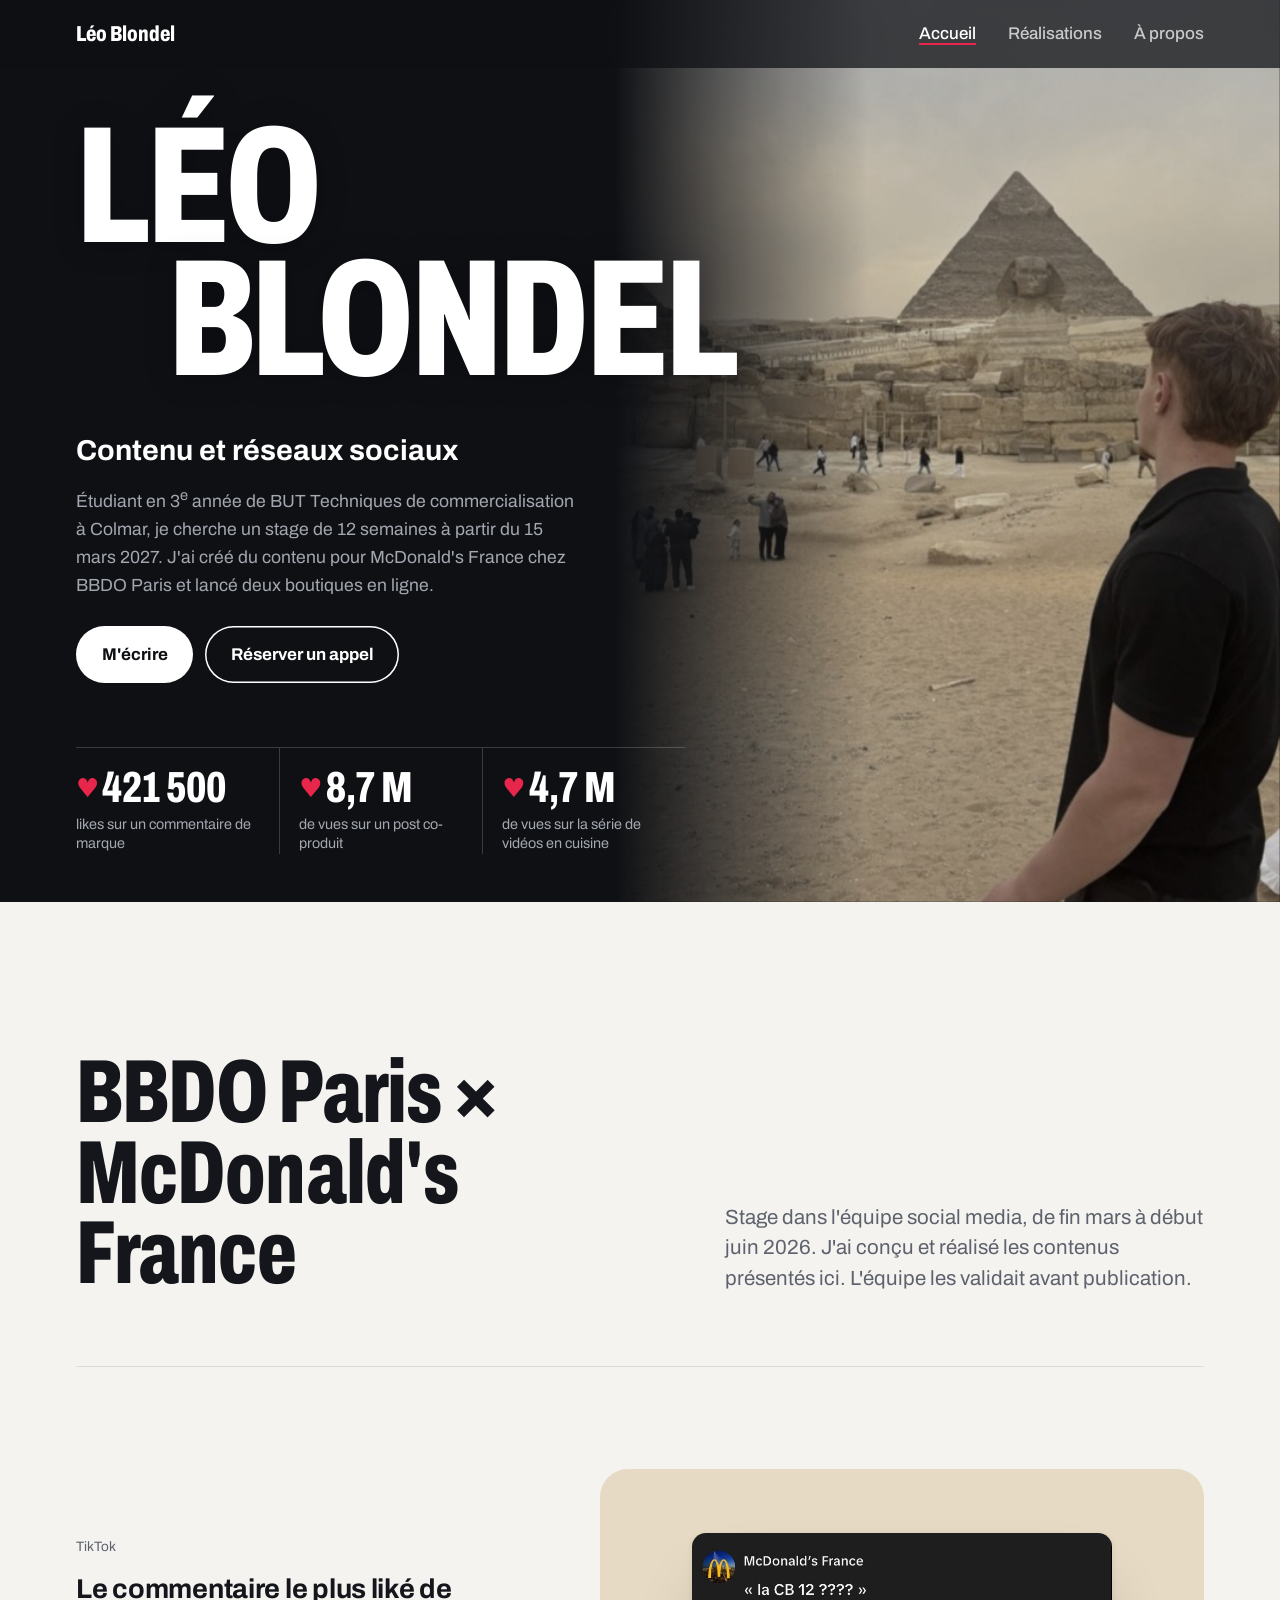
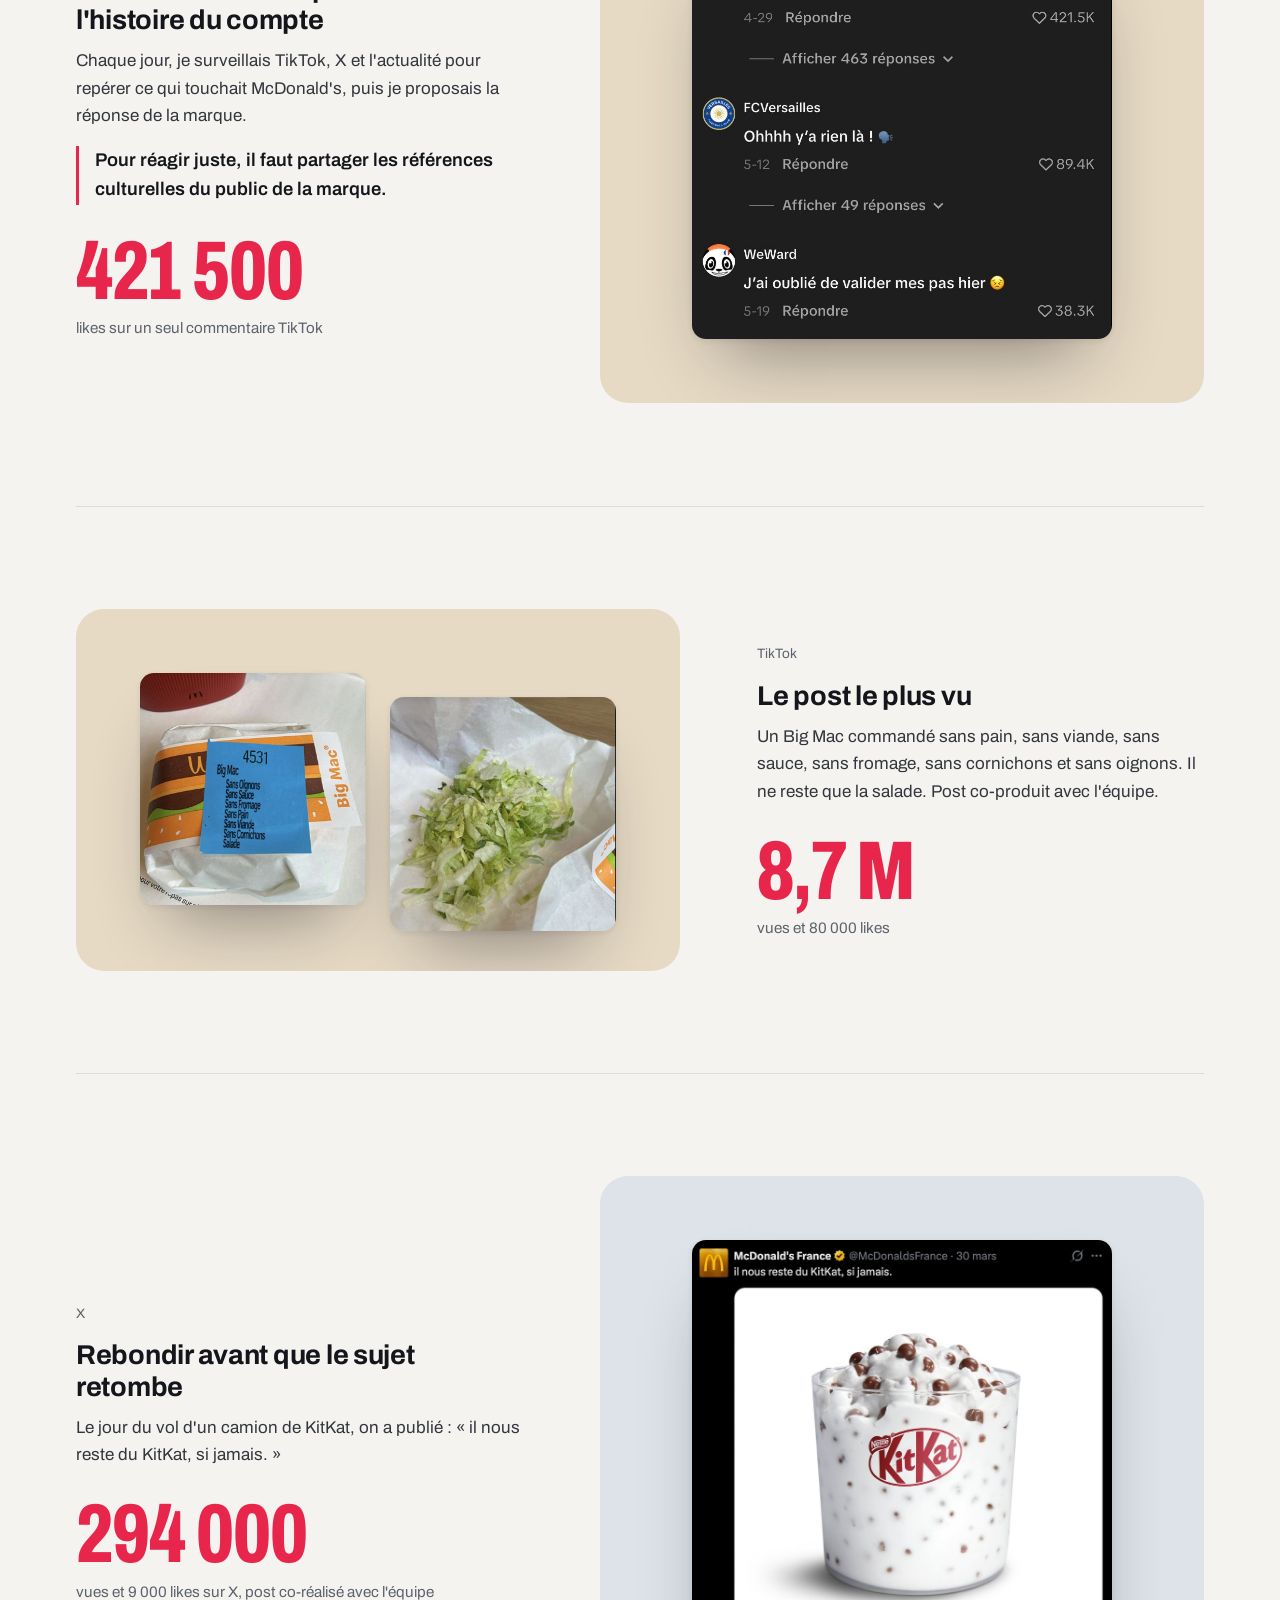
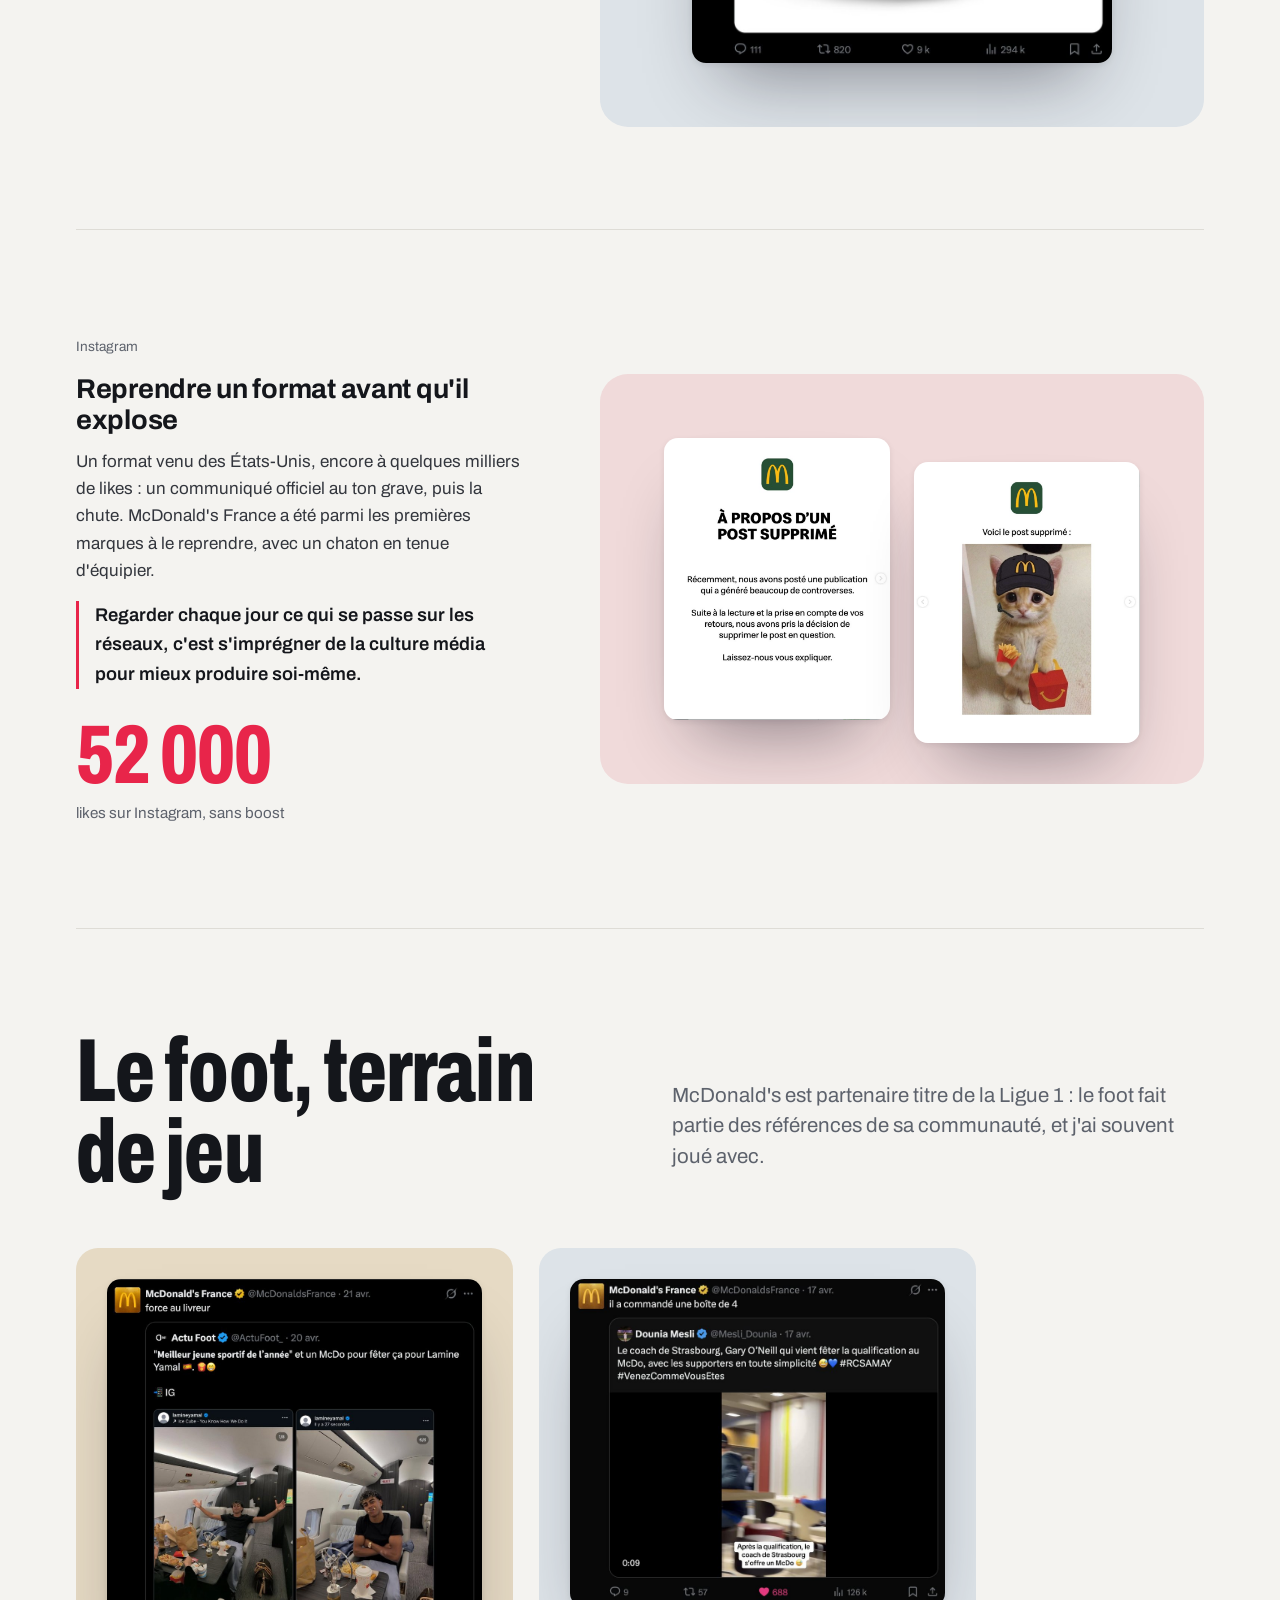
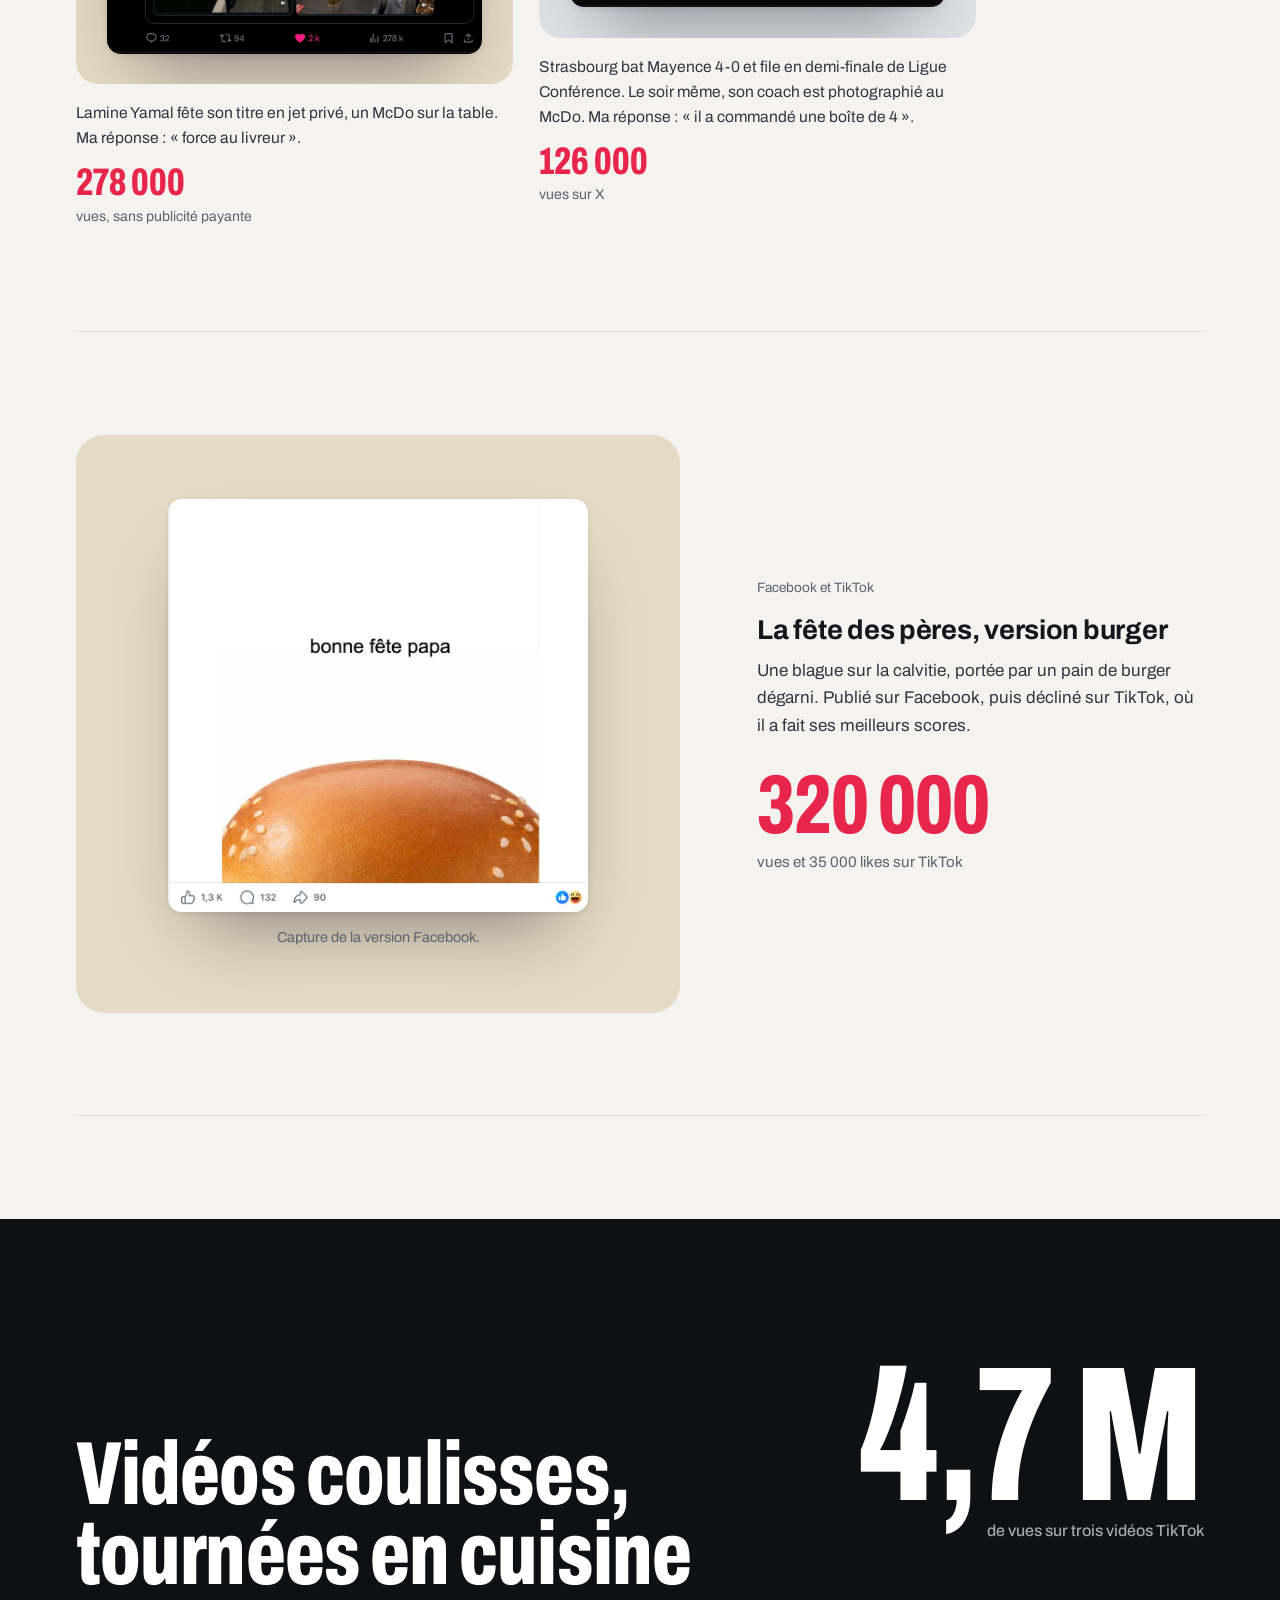
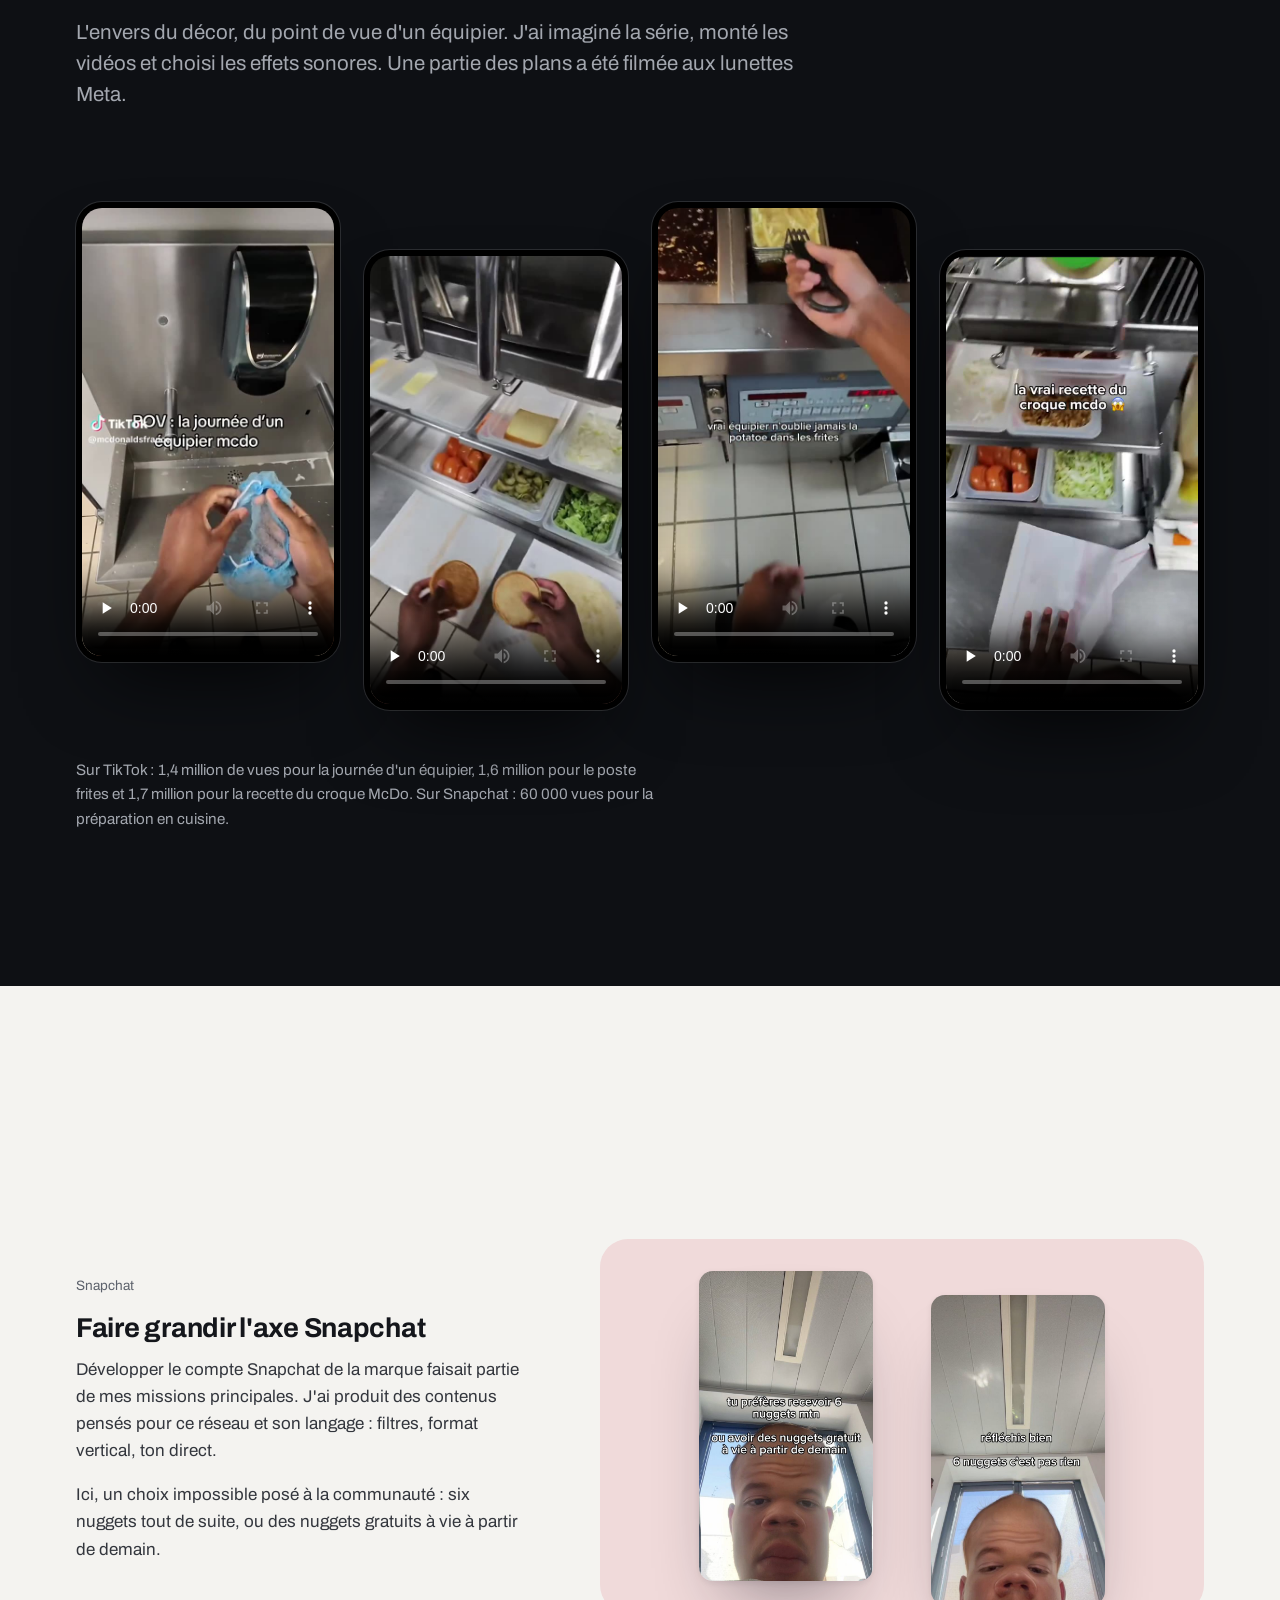
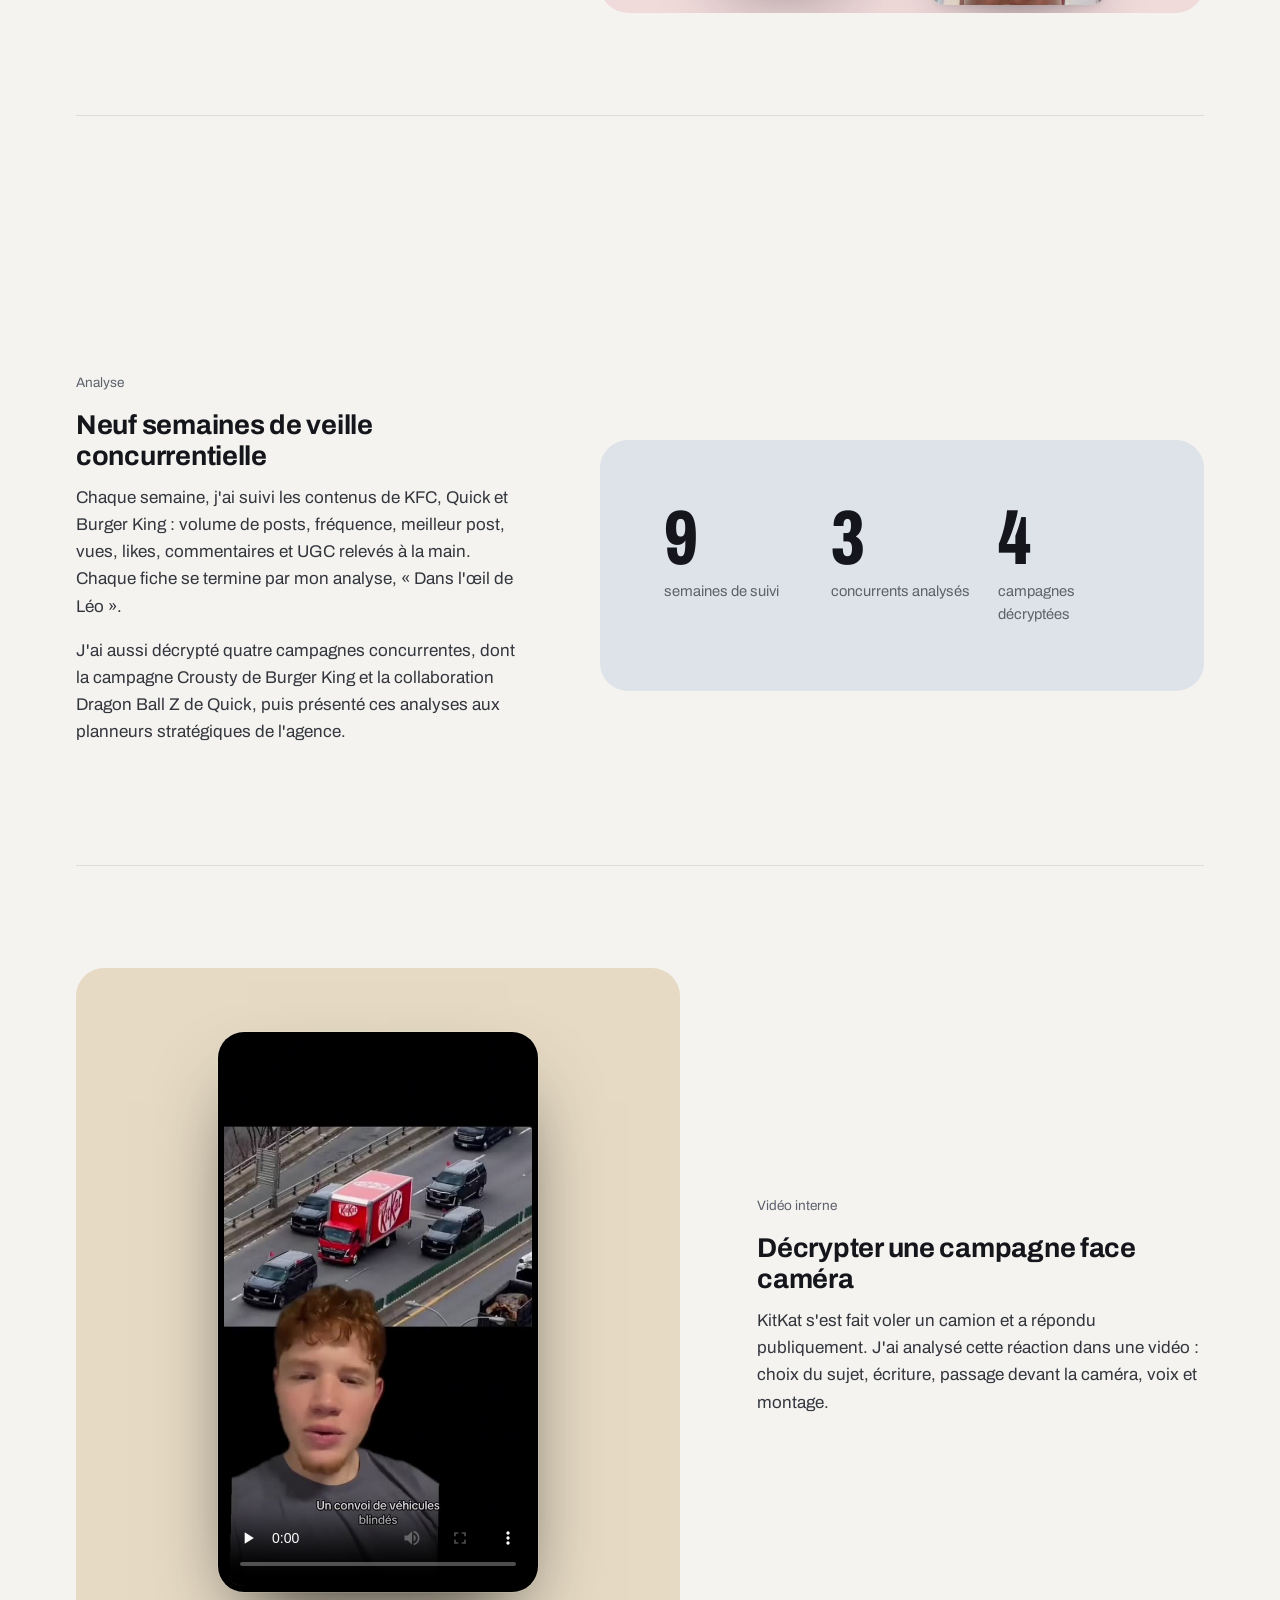
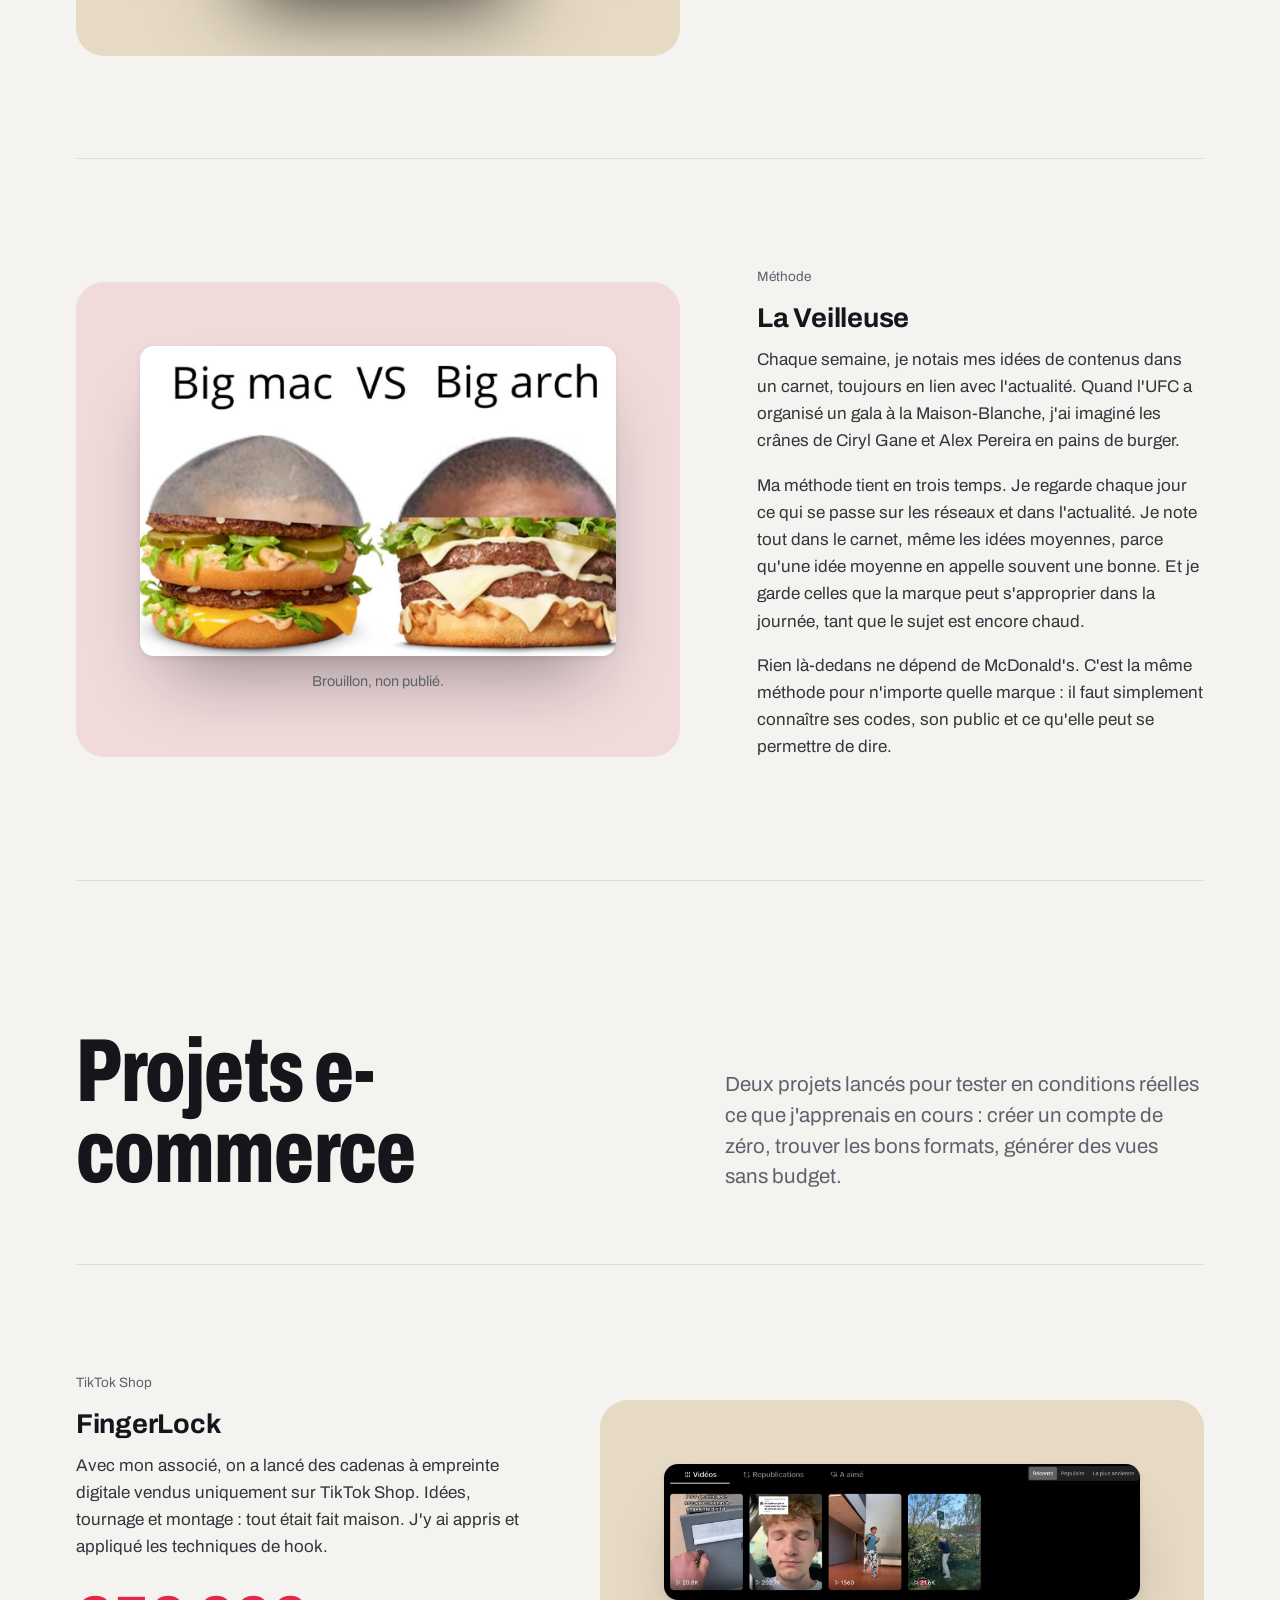
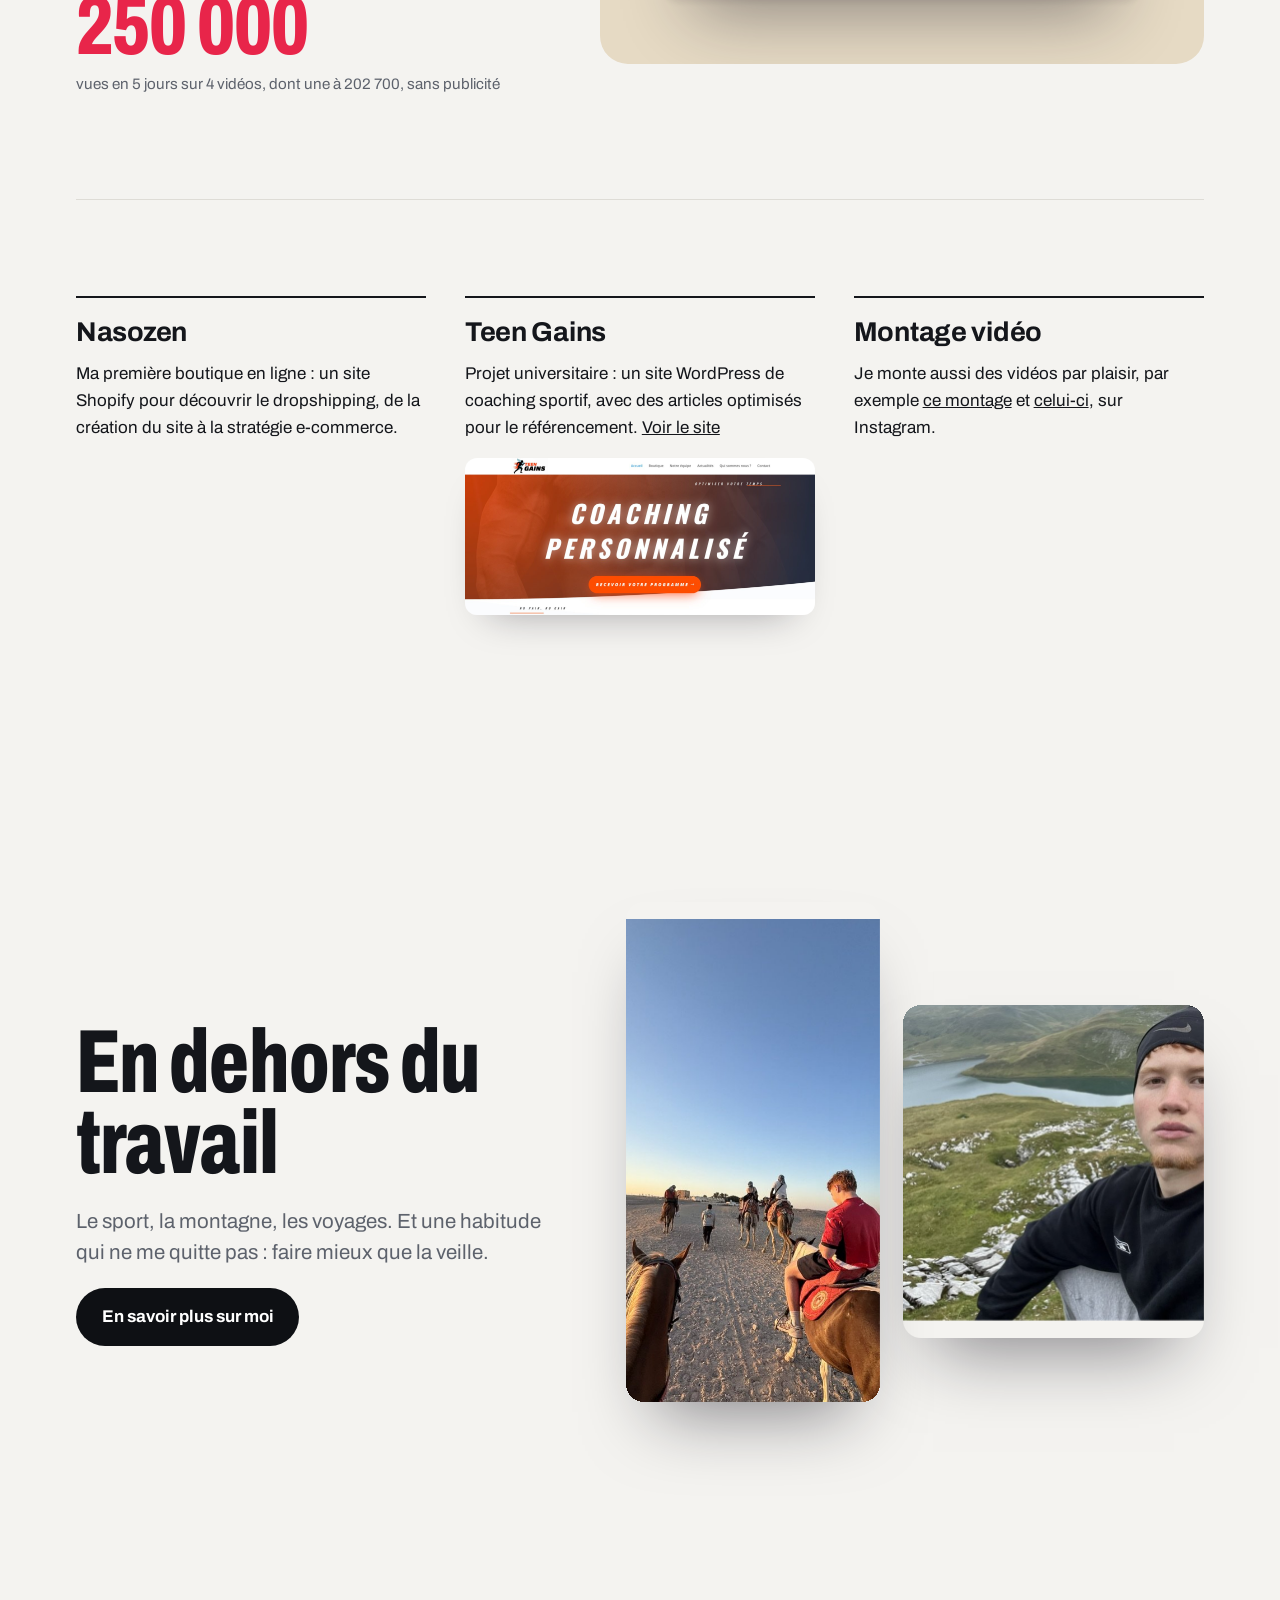
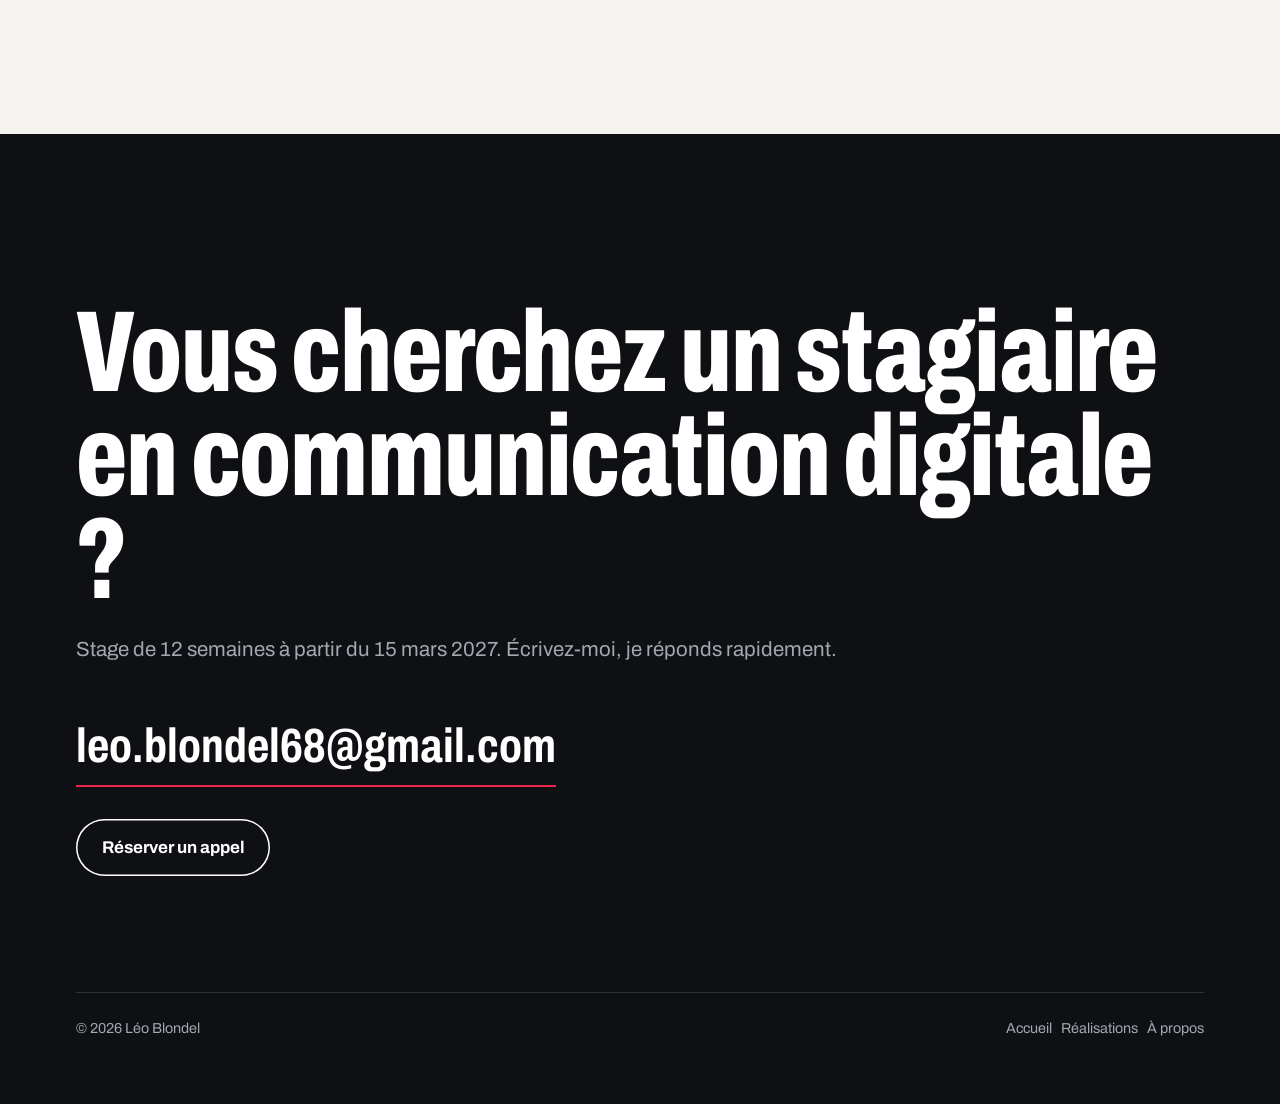
==== index.html @ 24dcad84 "Add files via upload" ====
<!DOCTYPE html><html lang="fr"><head>
<meta charset="utf-8">
<meta name="viewport" content="width=device-width, initial-scale=1">
<meta property="og:title" content="Léo Blondel · Contenu et réseaux sociaux">
<meta property="og:description" content="Contenu pour McDonald's France chez BBDO Paris, projets e-commerce sur TikTok.">
<meta property="og:type" content="website">
<meta property="og:image" content="https://seetroly.github.io/leo-blondel.github.io/apercu.jpg">
<meta name="twitter:card" content="summary_large_image">
<meta name="twitter:image" content="https://seetroly.github.io/leo-blondel.github.io/apercu.jpg">
<link rel="icon" href="data:image/svg+xml,<svg xmlns='http://www.w3.org/2000/svg' viewBox='0 0 100 100'><text y='.9em' font-size='90'>♥</text></svg>">
<link rel="preconnect" href="https://fonts.googleapis.com">
<link rel="preconnect" href="https://fonts.gstatic.com" crossorigin>
<link href="https://fonts.googleapis.com/css2?family=Archivo:wdth,wght@62..125,400..800&display=swap" rel="stylesheet">
<style>
:root{
  --night:#0E1014;
  --night-2:#1A1D23;
  --paper:#F4F3F0;
  --white:#FFFFFF;
  --ink:#14161B;
  --muted:#5D626C;
  --muted-dark:#A3A7AF;
  --line:#DEDCD6;
  --sand:#E6DAC4;
  --like:#E8254A;
  --font:"Archivo", ui-sans-serif, system-ui, -apple-system, "Segoe UI", Roboto, sans-serif;
  --pad:clamp(20px,5vw,56px);
  --ease:cubic-bezier(.2,.7,.1,1);
}
*{box-sizing:border-box}
html{-webkit-text-size-adjust:100%;scroll-behavior:smooth}
body{margin:0;background:var(--paper);color:var(--ink);font-family:var(--font);font-size:1.0625rem;line-height:1.6;font-stretch:100%}
img,video{display:block;max-width:100%;height:auto}
a{color:inherit}
:focus-visible{outline:3px solid var(--like);outline-offset:3px}
p{margin:0 0 1em;max-width:38em}
.wrap{max-width:1240px;margin:0 auto;padding:0 var(--pad)}
[id]{scroll-margin-top:84px}

/* Display type: condensed Archivo */
.display,h1,h2{font-stretch:68%;font-weight:800;letter-spacing:-.01em;line-height:.9;margin:0}
h2{font-size:clamp(2.6rem,7vw,5.6rem)}
h3{font-size:clamp(1.35rem,2.2vw,1.7rem);font-weight:700;line-height:1.15;letter-spacing:-.01em;margin:0 0 .7rem}
.lede{font-size:clamp(1.1rem,1.6vw,1.3rem);color:var(--muted);line-height:1.5;margin-top:1.4rem}

/* Navigation */
.nav{position:fixed;inset:0 0 auto;z-index:50;color:var(--white);transition:background .35s var(--ease),backdrop-filter .35s}
.nav.solid{background:rgba(14,16,20,.72);backdrop-filter:blur(14px);-webkit-backdrop-filter:blur(14px)}
.nav .wrap{display:flex;align-items:center;justify-content:space-between;gap:8px 24px;min-height:68px;flex-wrap:wrap}
.nav .brand{font-weight:800;font-stretch:75%;font-size:1.35rem;text-decoration:none}
.nav ul{display:flex;gap:clamp(16px,3vw,32px);list-style:none;margin:0;padding:0}
.nav ul a{text-decoration:none;font-weight:500;opacity:.72;transition:opacity .2s}
.nav ul a:hover,.nav ul a[aria-current="page"]{opacity:1}
.nav ul a[aria-current="page"]{box-shadow:0 2px 0 var(--like)}

/* Buttons */
.btn{display:inline-flex;align-items:center;gap:.5em;padding:.9em 1.5em;border-radius:999px;background:var(--white);color:var(--night);font-weight:700;text-decoration:none;transition:transform .2s var(--ease),background .2s}
.btn:hover{transform:translateY(-2px)}
.btn.dark{background:var(--night);color:var(--white)}
.btn.ghost{background:transparent;color:inherit;box-shadow:inset 0 0 0 1.5px currentColor}

/* HERO (home) */
.hero{position:relative;min-height:100svh;background:var(--night);color:var(--white);overflow:hidden;display:flex;flex-direction:column;justify-content:flex-end}
.hero-photo{position:absolute;top:0;right:0;bottom:0;width:52%;overflow:hidden;-webkit-mask-image:linear-gradient(to right,transparent,#000 38%);mask-image:linear-gradient(to right,transparent,#000 38%)}
.hero-photo img{width:100%;height:100%;object-fit:cover;object-position:60% 35%;filter:saturate(.8) brightness(.88);transform-origin:50% 30%;will-change:transform}
.hero-inner{position:relative;width:100%;padding-top:120px;padding-bottom:clamp(28px,4vw,48px)}
.hero-name{font-size:clamp(4.6rem,13vw,11.5rem);line-height:.8;text-transform:uppercase;letter-spacing:-.02em;color:#fff;text-shadow:0 2px 30px rgba(0,0,0,.25);margin:0 0 .25em}
.hero-name span{display:block}
.hero-name span:last-child{padding-left:.55em}
.hero-copy{max-width:30em}
.hero-role{font-size:clamp(1.3rem,2.4vw,1.8rem);font-weight:700;margin:0 0 .6rem}
.hero-pitch{color:var(--muted-dark);font-size:1.1rem;margin-bottom:1.6rem}
.hero-stats{position:relative;display:grid;grid-template-columns:repeat(3,minmax(0,1fr));border-top:1px solid rgba(255,255,255,.18);margin-top:clamp(36px,6vw,64px);max-width:54%}
.hero-stats div{padding:1.1rem 1.2rem 0 0}
.hero-stats div+div{padding-left:1.2rem;border-left:1px solid rgba(255,255,255,.18)}
.hero-stats strong{display:block;white-space:nowrap;font-stretch:70%;font-weight:800;font-size:clamp(1.8rem,3.4vw,2.8rem);line-height:1}
.hero-stats strong::before{content:"♥ ";color:var(--like);font-size:.6em;vertical-align:.18em}
.hero-stats span{color:var(--muted-dark);font-size:.9rem;line-height:1.35;display:block;margin-top:.35rem}

/* Page-load sequence (the one orchestrated moment) */
@media (prefers-reduced-motion:no-preference){
  .hero-name span,.hero-copy,.hero-stats,.about-title{animation:rise 1s var(--ease) both}
  .hero-name span:last-child{animation-delay:.08s}
  .hero-copy{animation-delay:.25s}
  .hero-stats{animation-delay:.4s}
  .hero-photo img{animation:settle 1.6s var(--ease) both}
}
@keyframes rise{from{opacity:0;transform:translateY(40px)}to{opacity:1;transform:none}}
@keyframes settle{from{opacity:0;scale:1.12}to{opacity:1;scale:1}}

/* Chapters */
.chapter{padding:clamp(80px,12vw,150px) 0 0}
.chapter-head{display:grid;grid-template-columns:minmax(0,1.1fr) minmax(0,.9fr);gap:clamp(24px,5vw,72px);align-items:end;padding-bottom:clamp(40px,6vw,72px);border-bottom:1px solid var(--line)}
.chapter-head .lede{margin:0}

/* Case: text + media on a stage */
.case{display:grid;grid-template-columns:minmax(0,.85fr) minmax(0,1.15fr);gap:clamp(28px,6vw,96px);align-items:center;padding:clamp(56px,8vw,110px) 0;border-bottom:1px solid var(--line)}
.case.flip{grid-template-columns:minmax(0,1.15fr) minmax(0,.85fr)}
.case.flip .case-text{order:2}
.case-text p{color:#33363D}
.quote{font-size:1.15rem;font-weight:600;color:var(--ink)!important;border-left:3px solid var(--like);padding-left:1rem}
.stat{margin-top:1.8rem}
.stat strong{display:block;font-stretch:68%;font-weight:800;font-size:clamp(3rem,6.5vw,5.2rem);line-height:.9;color:var(--like);letter-spacing:-.01em}
.stat span{display:block;color:var(--muted);margin-top:.5rem;font-size:.95rem}
.tag{display:inline-block;font-size:.85rem;color:var(--muted);margin-bottom:1rem}

.stage{position:relative;border-radius:28px;background:var(--sand);padding:clamp(24px,5vw,64px);display:grid;place-items:center;overflow:hidden}
.stage.cool{background:#DDE3E8}
.stage.rose{background:#F0DADA}
.stage img.shot,.stage figure img{border-radius:14px;box-shadow:0 40px 70px -30px rgba(20,18,30,.45),0 2px 6px rgba(20,18,30,.08)}
.stage .narrow{max-width:420px;width:100%}
.stage .pair{display:grid;grid-template-columns:1fr 1fr;gap:clamp(12px,2vw,24px);width:100%}
.stage .pair img:last-child{transform:translateY(24px)}
figure{margin:0}
.caption{color:var(--muted);font-size:.9rem;margin-top:.9rem}

/* Football: three tweets */
.tweets-wrap{padding:clamp(56px,8vw,110px) 0;border-bottom:1px solid var(--line)}
.tweets-wrap .intro{display:grid;grid-template-columns:minmax(0,1fr) minmax(0,1fr);gap:clamp(24px,5vw,72px);align-items:end;margin-bottom:clamp(32px,5vw,56px)}
.tweets{display:grid;grid-template-columns:repeat(2,minmax(0,1fr));max-width:900px;gap:clamp(16px,2vw,28px);align-items:start}
.tweet .stage{padding:clamp(18px,2.4vw,32px);border-radius:22px}
.tweet p{font-size:.98rem;margin:1rem 0 0;color:#33363D}
.tweet strong{display:block;font-stretch:68%;font-weight:800;font-size:2.4rem;line-height:1;color:var(--like);margin-top:.8rem}
.tweet small{color:var(--muted);font-size:.88rem}

/* Dark video band: the boldest block */
.band{background:var(--night);color:var(--white);padding:clamp(80px,11vw,140px) 0;margin-top:clamp(56px,8vw,110px)}
.band .lede,.band p{color:var(--muted-dark)}
.band-head{display:grid;grid-template-columns:minmax(0,1fr) auto;gap:32px;align-items:end;margin-bottom:clamp(40px,6vw,72px)}
.band .big-number{font-stretch:62%;font-weight:800;font-size:clamp(5rem,15vw,12rem);line-height:.8;color:var(--white);text-align:right}
.big-number small{display:block;font-stretch:100%;font-weight:500;font-size:1rem;color:var(--muted-dark);margin-top:.8rem;letter-spacing:0}
.phones{display:grid;grid-template-columns:repeat(4,minmax(0,1fr));gap:clamp(12px,2vw,24px)}
.phone{background:#000;border-radius:26px;padding:6px;box-shadow:0 0 0 1px rgba(255,255,255,.12),0 40px 80px -30px rgba(0,0,0,.8)}
.phone video{width:100%;aspect-ratio:9/16;object-fit:cover;border-radius:20px;background:#000}
.phone.solo{max-width:320px;width:100%}
.phones .phone:nth-child(even){transform:translateY(48px)}
.band-note{margin-top:clamp(64px,8vw,96px);font-size:.95rem}

/* Photo teaser band (home) */
.teaser{padding:clamp(90px,12vw,160px) 0;overflow:hidden}
.teaser-grid{display:grid;grid-template-columns:minmax(0,.9fr) minmax(0,1.1fr);gap:clamp(32px,6vw,96px);align-items:center}
.collage{position:relative;height:clamp(420px,52vw,640px)}
.collage figure{position:absolute;overflow:hidden;border-radius:18px;box-shadow:0 40px 70px -30px rgba(20,18,30,.5)}
.collage img{width:100%;height:115%;object-fit:cover;will-change:transform}
.collage .c1{left:0;top:6%;width:44%;height:78%}
.collage .c2{right:0;top:22%;width:52%;height:52%}
.collage .c3{right:6%;bottom:0;width:42%;height:46%}

/* E-commerce list */
.ecom-list{display:grid;grid-template-columns:repeat(3,minmax(0,1fr));gap:clamp(20px,3vw,40px);padding:clamp(56px,8vw,96px) 0}
.ecom-list article{padding-top:1.2rem;border-top:2px solid var(--ink)}
.ecom-list img{border-radius:12px;margin-top:1rem;box-shadow:0 20px 40px -24px rgba(20,18,30,.4)}

/* Contact */
.contact{background:var(--night);color:var(--white);padding:clamp(90px,13vw,170px) 0 clamp(40px,5vw,64px);margin-top:clamp(40px,6vw,80px)}
.contact h2{font-size:clamp(3rem,9vw,7.5rem);max-width:10em}
.contact .lede{color:var(--muted-dark)}
.mail{display:inline-block;margin-top:1.4rem;font-stretch:75%;font-weight:700;font-size:clamp(1.5rem,4.4vw,3rem);text-decoration:none;border-bottom:2px solid var(--like);word-break:break-word;transition:color .2s}
.mail:hover{color:var(--like)}
.foot{margin-top:clamp(64px,9vw,120px);padding-top:24px;border-top:1px solid rgba(255,255,255,.14);display:flex;justify-content:space-between;gap:16px;flex-wrap:wrap;color:var(--muted-dark);font-size:.9rem}
.foot a{text-decoration:none}

/* ABOUT page */
.about-hero{background:var(--paper);padding:clamp(120px,16vw,190px) 0 clamp(40px,6vw,72px);overflow:hidden}
.about-title{font-size:clamp(5rem,18vw,16rem);line-height:.82;text-transform:uppercase;letter-spacing:-.02em;color:var(--ink);background:url("photo-desert.jpg") center 70%/cover no-repeat;-webkit-background-clip:text;background-clip:text;-webkit-text-fill-color:transparent;margin-left:-.04em}
.about-lead{font-stretch:75%;font-weight:700;font-size:clamp(1.8rem,4vw,3.2rem);line-height:1.02;max-width:14em;margin-top:clamp(24px,4vw,48px)}
.about-body{display:grid;grid-template-columns:minmax(0,1fr) minmax(0,1fr);gap:clamp(32px,7vw,110px);align-items:start;padding:clamp(40px,6vw,80px) 0 clamp(80px,10vw,130px)}
.about-body p{font-size:clamp(1.08rem,1.4vw,1.22rem);line-height:1.65}
.about-body .closing{font-stretch:75%;font-weight:700;font-size:clamp(1.5rem,2.6vw,2.1rem);line-height:1.1;margin-top:2rem;color:var(--ink)}
.portrait{position:sticky;top:100px;border-radius:24px;overflow:hidden;aspect-ratio:4/5}
.portrait img{width:100%;height:118%;object-fit:cover;will-change:transform}
.facts{list-style:none;margin:2.4rem 0 0;padding:0;display:grid;grid-template-columns:1fr 1fr;gap:0}
.facts li{padding:1rem 0;border-top:1px solid var(--line)}
.facts b{display:block;font-stretch:70%;font-size:1.7rem;line-height:1;font-weight:800}
.facts span{color:var(--muted);font-size:.92rem}
.wide-photo{position:relative;height:clamp(420px,70vw,780px);overflow:hidden;background:var(--night)}
.wide-photo img{position:absolute;inset:-10% 0 auto;width:100%;height:120%;object-fit:cover;will-change:transform}
.wide-photo .over{position:absolute;inset:auto 0 0;padding:0 0 clamp(28px,5vw,56px);color:var(--white);background:linear-gradient(transparent,rgba(0,0,0,.55))}
.wide-photo .over p{font-stretch:70%;font-weight:800;font-size:clamp(2.4rem,6vw,5.2rem);line-height:.92;margin:0;max-width:7em}
.wide-photo .over small{display:block;font-size:.95rem;opacity:.85;margin-top:.8rem}

/* WORKS page */
.page-hero{background:var(--night);color:var(--white);padding:clamp(130px,16vw,200px) 0 clamp(48px,6vw,72px)}
.page-hero h1{font-size:clamp(4rem,14vw,11rem);text-transform:uppercase;line-height:.82}
.page-hero .lede{color:var(--muted-dark)}
.filters{display:flex;flex-wrap:wrap;gap:10px;list-style:none;margin:2rem 0 0;padding:0}
.filters button{font:inherit;font-weight:600;font-size:.95rem;padding:.55em 1.1em;border-radius:999px;border:0;cursor:pointer;background:rgba(255,255,255,.08);color:var(--white);transition:background .2s}
.filters button:hover{background:rgba(255,255,255,.16)}
.filters button[aria-pressed="true"]{background:var(--white);color:var(--night)}
.grid{display:grid;grid-template-columns:repeat(3,minmax(0,1fr));gap:clamp(20px,2.6vw,36px);padding:clamp(48px,7vw,90px) 0}
.card{text-decoration:none;display:block}
.card[hidden]{display:none}
.card .thumb{aspect-ratio:4/5;border-radius:20px;background:var(--sand);overflow:hidden;display:grid;place-items:center;padding:12%}
.card:nth-child(3n+2) .thumb{background:#DDE3E8}
.card:nth-child(3n) .thumb{background:#F0DADA}
.card .thumb img{max-height:100%;width:auto;object-fit:contain;border-radius:10px;box-shadow:0 30px 50px -24px rgba(20,18,30,.45);transition:transform .5s var(--ease)}
.card:hover .thumb img{transform:scale(1.04)}
.card .thumb.text{font-stretch:68%;font-weight:800;font-size:2.4rem;line-height:.95;text-align:center;color:var(--ink)}
.card .body{padding-top:1rem}
.card h2{font-stretch:80%;font-size:1.45rem;line-height:1.1;font-weight:700}
.card .meta{display:flex;justify-content:space-between;gap:12px;margin-top:.4rem;color:var(--muted);font-size:.92rem}
.card .metric{color:var(--like);font-weight:700;white-space:nowrap}

/* Responsive */
@media (max-width:980px){
  .tweets{grid-template-columns:repeat(2,minmax(0,1fr))}
  .grid{grid-template-columns:repeat(2,minmax(0,1fr))}
  .ecom-list{grid-template-columns:minmax(0,1fr)}
  .ecom-list article{max-width:40em}
}
@media (max-width:860px){
  .hero{justify-content:flex-end}
  .hero-photo{width:100%;height:62%;bottom:auto;-webkit-mask-image:none;mask-image:none}
  .hero-photo::after{content:"";position:absolute;inset:0;background:linear-gradient(rgba(14,16,20,.1) 25%,rgba(14,16,20,.88) 62%,var(--night))}
  .hero-inner{padding-top:40vh}
  .hero-name span:last-child{padding-left:0}
  .hero-stats{max-width:none}
  .chapter-head,.case,.case.flip,.tweets-wrap .intro,.teaser-grid,.about-body,.band-head{grid-template-columns:minmax(0,1fr)}
  .case.flip .case-text{order:0}
  .band .big-number{text-align:left}
  .phones{grid-template-columns:none;grid-auto-flow:column;grid-auto-columns:64%;overflow-x:auto;scroll-snap-type:x mandatory;padding-bottom:12px;margin-right:calc(-1*var(--pad))}
  .phones .phone{scroll-snap-align:start}
  .phones .phone:nth-child(even){transform:none}
  .portrait{position:relative;top:0}
}
@media (max-width:560px){
  .hero-stats{grid-template-columns:minmax(0,1fr)}
  .hero-stats div,.hero-stats div+div{padding:.9rem 0;border-left:0;border-bottom:1px solid rgba(255,255,255,.18)}
  .tweets,.grid{grid-template-columns:minmax(0,1fr)}
  .stage .pair img:last-child{transform:none}
  .nav .brand{font-size:1.15rem}
}
@media (prefers-reduced-motion:reduce){
  html{scroll-behavior:auto}
  *{animation:none!important;transition:none!important}
  [data-speed],[data-zoom]{transform:none!important}
}
.collage img,.portrait img{position:absolute;left:0;top:-8%}
.portrait{isolation:isolate}
.wide-photo img{object-position:75% 50%}
.contact h2{overflow-wrap:break-word}

.stage.figures{display:grid;grid-template-columns:repeat(3,minmax(0,1fr));gap:clamp(12px,2vw,28px);place-items:start}
.stage.figures strong{display:block;font-stretch:65%;font-weight:800;font-size:clamp(3rem,6vw,5rem);line-height:.9;color:var(--ink)}
.stage.figures span{color:var(--muted);font-size:.92rem;display:block;margin-top:.4rem}
.hero-actions{display:flex;flex-wrap:wrap;gap:12px}
.contact-actions{margin:2rem 0 0}
.stage:has(.pair.tall){padding:clamp(18px,2.5vw,32px)}
.stage .pair.tall{max-width:440px;margin:0 auto;align-items:start}
.stage .pair.tall img{max-height:310px;width:auto;margin:0 auto}
</style>
<title>Léo Blondel · Contenu et réseaux sociaux</title><meta name="description" content="Portfolio de Léo Blondel : contenu et réseaux sociaux.">
</head><body>
<nav class="nav solid" aria-label="Menu principal"><div class="wrap"><a class="brand" href="index.html">Léo Blondel</a><ul><li><a href="index.html" aria-current="page">Accueil</a></li><li><a href="realisations.html">Réalisations</a></li><li><a href="a-propos.html">À propos</a></li></ul></div></nav>
<header class="hero">
  <div class="hero-photo"><img src="photo-gizeh.jpg" data-zoom width="560" height="904" alt="Léo Blondel face aux pyramides de Gizeh"></div>
  <div class="wrap hero-inner">
    <h1 class="hero-name"><span>Léo</span><span>Blondel</span></h1>
    <div class="hero-copy">
      <p class="hero-role">Contenu et réseaux sociaux</p>
      <p class="hero-pitch">Étudiant en 3<sup>e</sup> année de BUT Techniques de commercialisation à Colmar, je cherche un stage de 12 semaines à partir du 15 mars 2027. J'ai créé du contenu pour McDonald's France chez BBDO Paris et lancé deux boutiques en ligne.</p>
      <div class="hero-actions"><a class="btn" href="mailto:leo.blondel68@gmail.com">M'écrire</a><a class="btn ghost" href="https://calendly.com/leo-blondel68/30min" target="_blank" rel="noopener">Réserver un appel</a></div>
    </div>
    <div class="hero-stats">
      <div><strong>421 500</strong><span>likes sur un commentaire de marque</span></div>
      <div><strong>8,7 M</strong><span>de vues sur un post co-produit</span></div>
      <div><strong>4,7 M</strong><span>de vues sur la série de vidéos en cuisine</span></div>
    </div>
  </div>
</header>

<main>
<section class="chapter" id="bbdo">
  <div class="wrap">
    <div class="chapter-head">
      <h2>BBDO Paris ×<br>McDonald's France</h2>
      <p class="lede">Stage dans l'équipe social media, de fin mars à début juin 2026. J'ai conçu et réalisé les contenus présentés ici. L'équipe les validait avant publication.</p>
    </div>

    <article class="case" id="commentaire">
      <div class="case-text">
        <span class="tag">TikTok</span>
        <h3>Le commentaire le plus liké de l'histoire du compte</h3>
        <p>Chaque jour, je surveillais TikTok, X et l'actualité pour repérer ce qui touchait McDonald's, puis je proposais la réponse de la marque.</p>
        <p class="quote">Pour réagir juste, il faut partager les références culturelles du public de la marque.</p>
        <div class="stat"><strong>421 500</strong><span>likes sur un seul commentaire TikTok</span></div>
      </div>
      <figure class="stage"><img class="shot narrow" src="commentaire-tiktok.jpg" width="827" height="800" alt="Commentaire de McDonald's France sous une vidéo TikTok, 421 500 likes" loading="lazy"></figure>
    </article>

    <article class="case flip" id="bigmac">
      <div class="case-text">
        <span class="tag">TikTok</span>
        <h3>Le post le plus vu</h3>
        <p>Un Big Mac commandé sans pain, sans viande, sans sauce, sans fromage, sans cornichons et sans oignons. Il ne reste que la salade. Post co-produit avec l'équipe.</p>
        <div class="stat"><strong>8,7 M</strong><span>vues et 80 000 likes</span></div>
      </div>
      <figure class="stage"><div class="pair">
        <img class="shot" src="bigmac-1.jpg" width="900" height="921" alt="Étiquette de commande : Big Mac sans oignons, sans sauce, sans fromage, sans pain, sans viande, sans cornichons, salade" loading="lazy">
        <img class="shot" src="bigmac-2.jpg" width="900" height="929" alt="Le contenu du Big Mac : uniquement de la salade" loading="lazy">
      </div></figure>
    </article>

    <article class="case" id="kitkat">
      <div class="case-text">
        <span class="tag">X</span>
        <h3>Rebondir avant que le sujet retombe</h3>
        <p>Le jour du vol d'un camion de KitKat, on a publié : « il nous reste du KitKat, si jamais. »</p>
        <div class="stat"><strong>294 000</strong><span>vues et 9 000 likes sur X, post co-réalisé avec l'équipe</span></div>
      </div>
      <figure class="stage cool"><img class="shot narrow" src="x-kitkat.jpg" width="900" height="905" alt="Post X de McDonald's France : il nous reste du KitKat, si jamais" loading="lazy"></figure>
    </article>

    <article class="case" id="tendance">
      <div class="case-text">
        <span class="tag">Instagram</span>
        <h3>Reprendre un format avant qu'il explose</h3>
        <p>Un format venu des États-Unis, encore à quelques milliers de likes : un communiqué officiel au ton grave, puis la chute. McDonald's France a été parmi les premières marques à le reprendre, avec un chaton en tenue d'équipier.</p>
        <p class="quote">Regarder chaque jour ce qui se passe sur les réseaux, c'est s'imprégner de la culture média pour mieux produire soi-même.</p>
        <div class="stat"><strong>52 000</strong><span>likes sur Instagram, sans boost</span></div>
      </div>
      <figure class="stage rose"><div class="pair">
        <img class="shot" src="insta-communique.jpg" width="800" height="998" alt="Carrousel Instagram, premier visuel : communiqué à propos d'un post supprimé" loading="lazy">
        <img class="shot" src="insta-chaton.jpg" width="800" height="995" alt="Carrousel Instagram, second visuel : chaton en casquette McDonald's" loading="lazy">
      </div></figure>
    </article>

    <div class="tweets-wrap" id="foot">
      <div class="intro">
        <h2>Le foot, terrain de jeu</h2>
        <p class="lede">McDonald's est partenaire titre de la Ligue 1 : le foot fait partie des références de sa communauté, et j'ai souvent joué avec.</p>
      </div>
      <div class="tweets">
        <figure class="tweet">
          <div class="stage"><img class="shot" src="reactif-yamal.jpg" width="1000" height="997" alt="Post X de McDonald's France en réaction aux photos de Lamine Yamal" loading="lazy"></div>
          <p>Lamine Yamal fête son titre en jet privé, un McDo sur la table. Ma réponse : « force au livreur ».</p>
          <strong>278 000</strong><small>vues, sans publicité payante</small>
        </figure>
        <figure class="tweet">
          <div class="stage cool"><img class="shot" src="x-strasbourg.jpg" width="900" height="786" alt="Post X de McDonald's France : il a commandé une boîte de 4" loading="lazy"></div>
          <p>Strasbourg bat Mayence 4-0 et file en demi-finale de Ligue Conférence. Le soir même, son coach est photographié au McDo. Ma réponse : « il a commandé une boîte de 4 ».</p>
          <strong>126 000</strong><small>vues sur X</small>
        </figure>
      </div>
    </div>

    <article class="case flip" id="facebook">
      <div class="case-text">
        <span class="tag">Facebook et TikTok</span>
        <h3>La fête des pères, version burger</h3>
        <p>Une blague sur la calvitie, portée par un pain de burger dégarni. Publié sur Facebook, puis décliné sur TikTok, où il a fait ses meilleurs scores.</p>
        <div class="stat"><strong>320 000</strong><span>vues et 35 000 likes sur TikTok</span></div>
      </div>
      <figure class="stage"><img class="shot narrow" src="facebook-fete-des-peres.jpg" width="900" height="885" alt="Post « bonne fête papa » avec un pain de burger" loading="lazy"><figcaption class="caption">Capture de la version Facebook.</figcaption></figure>
    </article>
  </div>
</section>

<section class="band" id="videos">
  <div class="wrap">
    <div class="band-head">
      <div>
        <h2>Vidéos coulisses, tournées en cuisine</h2>
        <p class="lede">L'envers du décor, du point de vue d'un équipier. J'ai imaginé la série, monté les vidéos et choisi les effets sonores. Une partie des plans a été filmée aux lunettes Meta.</p>
      </div>
      <p class="big-number">4,7 M<small>de vues sur trois vidéos TikTok</small></p>
    </div>
    <div class="phones">
      <div class="phone"><video controls playsinline preload="none" poster="pov-journee-poster.jpg" aria-label="La journée d'un équipier McDo"><source src="pov-journee.mp4" type="video/mp4"></video></div>
      <div class="phone"><video controls playsinline preload="none" poster="pov-preparation-poster.jpg" aria-label="Préparation en cuisine, filmée aux lunettes Meta"><source src="pov-preparation.mp4" type="video/mp4"></video></div>
      <div class="phone"><video controls playsinline preload="none" poster="pov-frites-poster.jpg" aria-label="Poste frites, filmé aux lunettes Meta"><source src="pov-frites.mp4" type="video/mp4"></video></div>
      <div class="phone"><video controls playsinline preload="none" poster="croque-mcdo-poster.jpg" aria-label="La vraie recette du croque McDo"><source src="croque-mcdo.mp4" type="video/mp4"></video></div>
    </div>
    <p class="band-note">Sur TikTok : 1,4 million de vues pour la journée d'un équipier, 1,6 million pour le poste frites et 1,7 million pour la recette du croque McDo. Sur Snapchat : 60 000 vues pour la préparation en cuisine.</p>
  </div>
</section>

<section class="chapter" id="snapchat">
  <div class="wrap">
    <article class="case">
      <div class="case-text">
        <span class="tag">Snapchat</span>
        <h3>Faire grandir l'axe Snapchat</h3>
        <p>Développer le compte Snapchat de la marque faisait partie de mes missions principales. J'ai produit des contenus pensés pour ce réseau et son langage : filtres, format vertical, ton direct.</p>
        <p>Ici, un choix impossible posé à la communauté : six nuggets tout de suite, ou des nuggets gratuits à vie à partir de demain.</p>
      </div>
      <figure class="stage rose"><div class="pair tall">
        <img class="shot" src="snap-nuggets-1.jpg" width="900" height="1600" alt="Post Snapchat : tu préfères recevoir 6 nuggets maintenant ou des nuggets gratuits à vie à partir de demain" loading="lazy">
        <img class="shot" src="snap-nuggets-2.jpg" width="900" height="1600" alt="Post Snapchat : réfléchis bien, 6 nuggets c'est pas rien" loading="lazy">
      </div></figure>
    </article>
  </div>
</section>

<section class="chapter" id="analyse">
  <div class="wrap">
    <article class="case">
      <div class="case-text">
        <span class="tag">Analyse</span>
        <h3>Neuf semaines de veille concurrentielle</h3>
        <p>Chaque semaine, j'ai suivi les contenus de KFC, Quick et Burger King : volume de posts, fréquence, meilleur post, vues, likes, commentaires et UGC relevés à la main. Chaque fiche se termine par mon analyse, « Dans l'œil de Léo ».</p>
        <p>J'ai aussi décrypté quatre campagnes concurrentes, dont la campagne Crousty de Burger King et la collaboration Dragon Ball Z de Quick, puis présenté ces analyses aux planneurs stratégiques de l'agence.</p>
      </div>
      <div class="stage cool figures">
        <div><strong>9</strong><span>semaines de suivi</span></div>
        <div><strong>3</strong><span>concurrents analysés</span></div>
        <div><strong>4</strong><span>campagnes décryptées</span></div>
      </div>
    </article>

    <article class="case flip" id="decryptage">
      <div class="case-text">
        <span class="tag">Vidéo interne</span>
        <h3>Décrypter une campagne face caméra</h3>
        <p>KitKat s'est fait voler un camion et a répondu publiquement. J'ai analysé cette réaction dans une vidéo : choix du sujet, écriture, passage devant la caméra, voix et montage.</p>
      </div>
      <div class="stage"><div class="phone solo"><video controls playsinline preload="none" poster="decryptage-kitkat-poster.jpg" aria-label="Décryptage face caméra d'une campagne réactive KitKat"><source src="decryptage-kitkat.mp4" type="video/mp4"></video></div></div>
    </article>

    <article class="case flip" id="brouillons">
      <div class="case-text">
        <span class="tag">Méthode</span>
        <h3>La Veilleuse</h3>
        <p>Chaque semaine, je notais mes idées de contenus dans un carnet, toujours en lien avec l'actualité. Quand l'UFC a organisé un gala à la Maison-Blanche, j'ai imaginé les crânes de Ciryl Gane et Alex Pereira en pains de burger.</p>
        <p>Ma méthode tient en trois temps. Je regarde chaque jour ce qui se passe sur les réseaux et dans l'actualité. Je note tout dans le carnet, même les idées moyennes, parce qu'une idée moyenne en appelle souvent une bonne. Et je garde celles que la marque peut s'approprier dans la journée, tant que le sujet est encore chaud.</p>
        <p>Rien là-dedans ne dépend de McDonald's. C'est la même méthode pour n'importe quelle marque : il faut simplement connaître ses codes, son public et ce qu'elle peut se permettre de dire.</p>
      </div>
      <figure class="stage rose"><img class="shot" src="idee-ufc.jpg" width="1155" height="750" alt="Maquette : Big Mac contre Big Arch, pains de burger en forme de crânes" loading="lazy"><figcaption class="caption">Brouillon, non publié.</figcaption></figure>
    </article>
  </div>
</section>

<section class="chapter" id="projets">
  <div class="wrap">
    <div class="chapter-head">
      <h2>Projets e-commerce</h2>
      <p class="lede">Deux projets lancés pour tester en conditions réelles ce que j'apprenais en cours : créer un compte de zéro, trouver les bons formats, générer des vues sans budget.</p>
    </div>

    <article class="case" id="fingerlock">
      <div class="case-text">
        <span class="tag">TikTok Shop</span>
        <h3>FingerLock</h3>
        <p>Avec mon associé, on a lancé des cadenas à empreinte digitale vendus uniquement sur TikTok Shop. Idées, tournage et montage : tout était fait maison. J'y ai appris et appliqué les techniques de hook.</p>
        <div class="stat"><strong>250 000</strong><span>vues en 5 jours sur 4 vidéos, dont une à 202 700, sans publicité</span></div>
      </div>
      <figure class="stage"><img class="shot" src="fingerlock-tiktok.jpg" width="1600" height="458" alt="Grille des quatre vidéos TikTok FingerLock avec leurs vues" loading="lazy"></figure>
    </article>

    <div class="ecom-list" id="autres">
      <article>
        <h3>Nasozen</h3>
        <p>Ma première boutique en ligne : un site Shopify pour découvrir le dropshipping, de la création du site à la stratégie e-commerce.</p>
      </article>
      <article>
        <h3>Teen Gains</h3>
        <p>Projet universitaire : un site WordPress de coaching sportif, avec des articles optimisés pour le référencement. <a href="http://teengains.com" target="_blank" rel="noopener">Voir le site</a></p>
        <img src="teen-gains.jpg" width="1400" height="625" alt="Page d'accueil du site Teen Gains" loading="lazy">
      </article>
      <article>
        <h3>Montage vidéo</h3>
        <p>Je monte aussi des vidéos par plaisir, par exemple <a href="https://www.instagram.com/reel/DFvzaIzsPLz/" target="_blank" rel="noopener">ce montage</a> et <a href="https://www.instagram.com/reel/DB7Aug6smz2/" target="_blank" rel="noopener">celui-ci</a>, sur Instagram.</p>
      </article>
    </div>
  </div>
</section>

<section class="teaser">
  <div class="wrap teaser-grid">
    <div>
      <h2>En dehors du travail</h2>
      <p class="lede">Le sport, la montagne, les voyages. Et une habitude qui ne me quitte pas : faire mieux que la veille.</p>
      <a class="btn dark" href="a-propos.html">En savoir plus sur moi</a>
    </div>
    <div class="collage" aria-hidden="true">
      <figure class="c1"><img src="photo-desert.jpg" data-speed="-0.08" alt="" loading="lazy"></figure>
      <figure class="c2"><img src="photo-mont-blanc.jpg" data-speed="0.06" alt="" loading="lazy"></figure>
          </div>
  </div>
</section>
</main>
<section class="contact" id="contact">
  <div class="wrap">
    <h2>Vous cherchez un stagiaire en communication digitale ?</h2>
    <p class="lede">Stage de 12 semaines à partir du 15 mars 2027. Écrivez-moi, je réponds rapidement.</p>
    <a class="mail" href="mailto:leo.blondel68@gmail.com">leo.blondel68@gmail.com</a>
    <p class="contact-actions"><a class="btn ghost" href="https://calendly.com/leo-blondel68/30min" target="_blank" rel="noopener">Réserver un appel</a></p>
    <div class="foot"><span>© 2026 Léo Blondel</span><span><a href="index.html">Accueil</a>&nbsp;&nbsp;&nbsp;<a href="realisations.html">Réalisations</a>&nbsp;&nbsp;&nbsp;<a href="a-propos.html">À propos</a></span></div>
  </div>
</section>
<script>
(function () {
  var nav = document.querySelector(".nav");
  var keepSolid = nav && nav.classList.contains("solid");
  var still = window.matchMedia("(prefers-reduced-motion: reduce)").matches;
  var speedEls = [].slice.call(document.querySelectorAll("[data-speed]"));
  var zoomEls = [].slice.call(document.querySelectorAll("[data-zoom]"));
  var clipEls = [].slice.call(document.querySelectorAll("[data-clip]"));
  var ticking = false;

  function update() {
    var y = window.scrollY, vh = window.innerHeight;
    if (nav && !keepSolid) nav.classList.toggle("solid", y > 40);
    if (!still) {
      speedEls.forEach(function (el) {
        var r = el.parentElement.getBoundingClientRect();
        if (r.bottom < -200 || r.top > vh + 200) return;
        var offset = (r.top + r.height / 2 - vh / 2) * parseFloat(el.dataset.speed);
        el.style.transform = "translate3d(0," + offset.toFixed(1) + "px,0)";
      });
      zoomEls.forEach(function (el) {
        var p = Math.min(y / vh, 1);
        el.style.transform = "translate3d(0," + (y * 0.2).toFixed(1) + "px,0) scale(" + (1 + p * 0.12).toFixed(3) + ")";
      });
      clipEls.forEach(function (el) {
        el.style.backgroundPosition = "center " + (70 + Math.min(y / vh, 1) * 25).toFixed(1) + "%";
      });
    }
    ticking = false;
  }
  window.addEventListener("scroll", function () {
    if (!ticking) { ticking = true; requestAnimationFrame(update); }
  }, { passive: true });
  window.addEventListener("resize", update);
  update();

  var buttons = document.querySelectorAll(".filters button");
  buttons.forEach(function (b) {
    b.addEventListener("click", function () {
      var f = b.dataset.filter;
      buttons.forEach(function (x) { x.setAttribute("aria-pressed", x === b ? "true" : "false"); });
      document.querySelectorAll(".card").forEach(function (c) {
        c.hidden = !(f === "tout" || c.dataset.type === f);
      });
    });
  });
})();

</script></body></html>
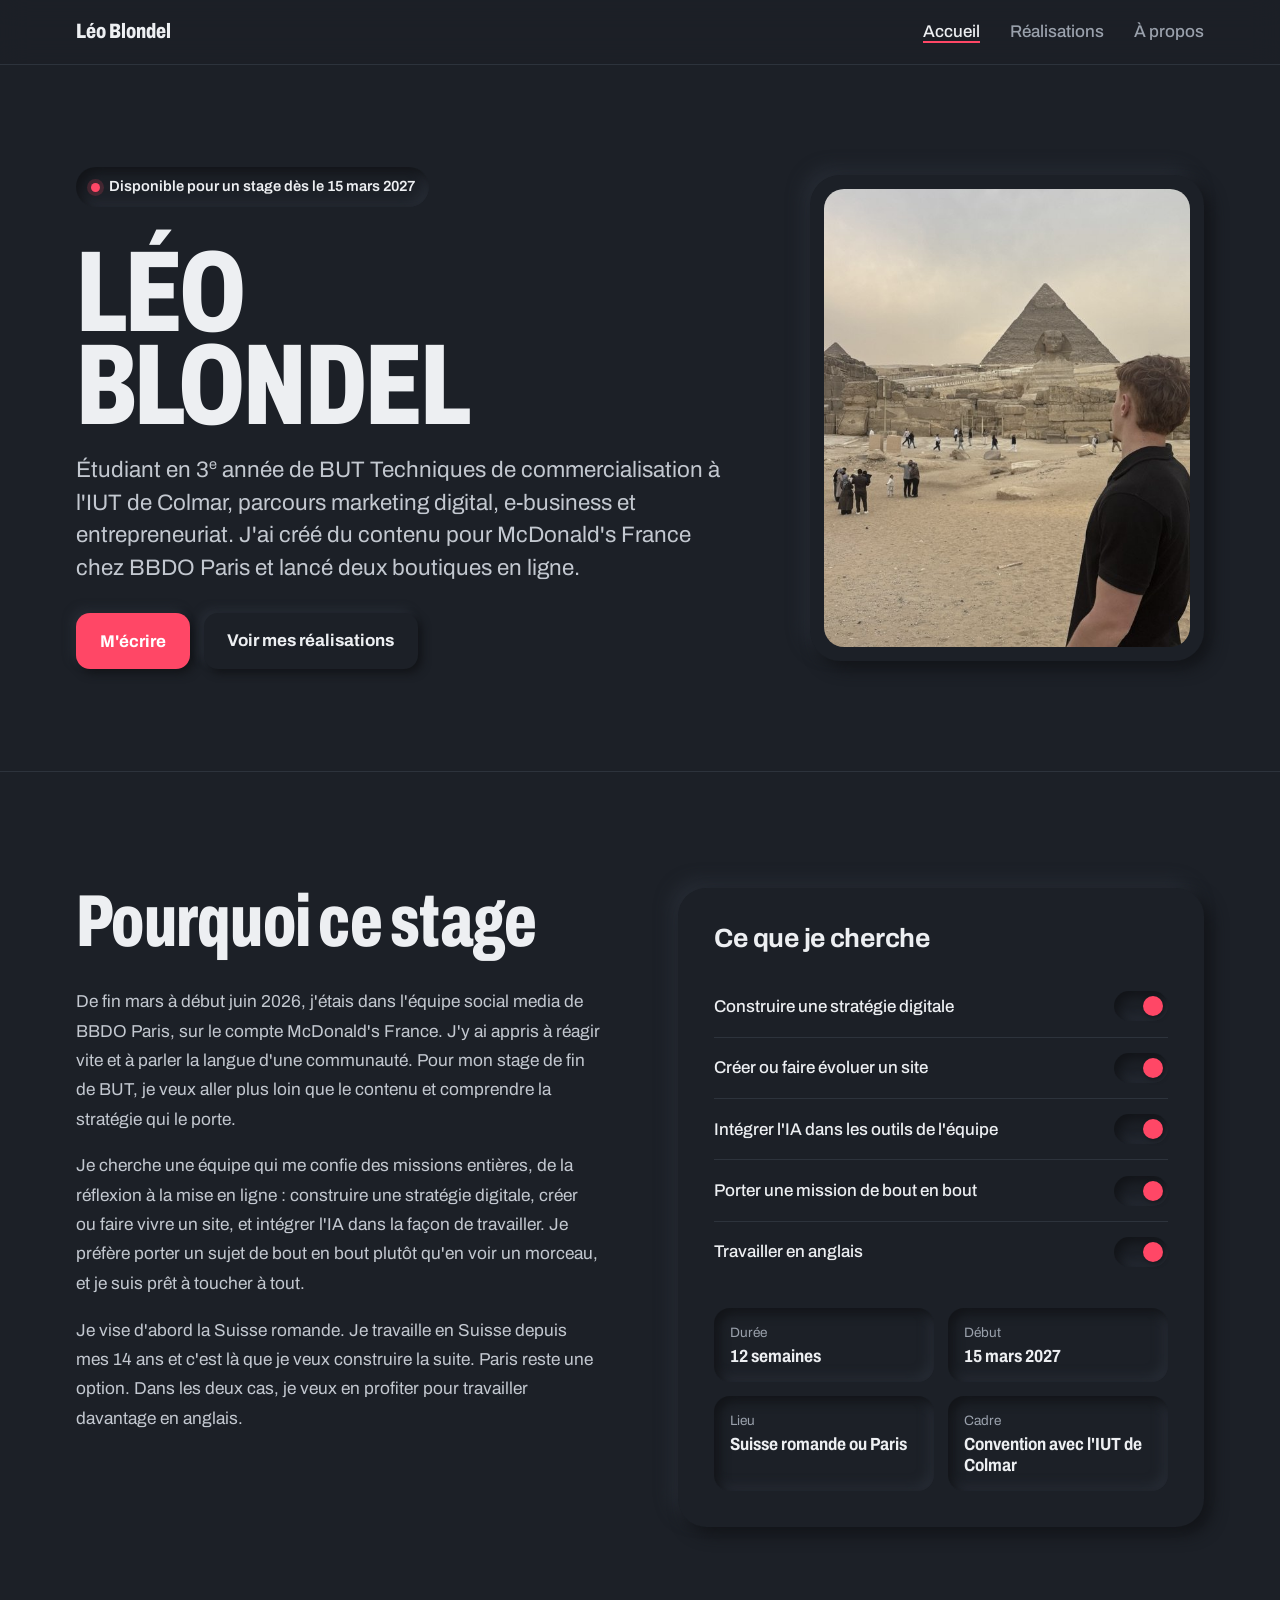
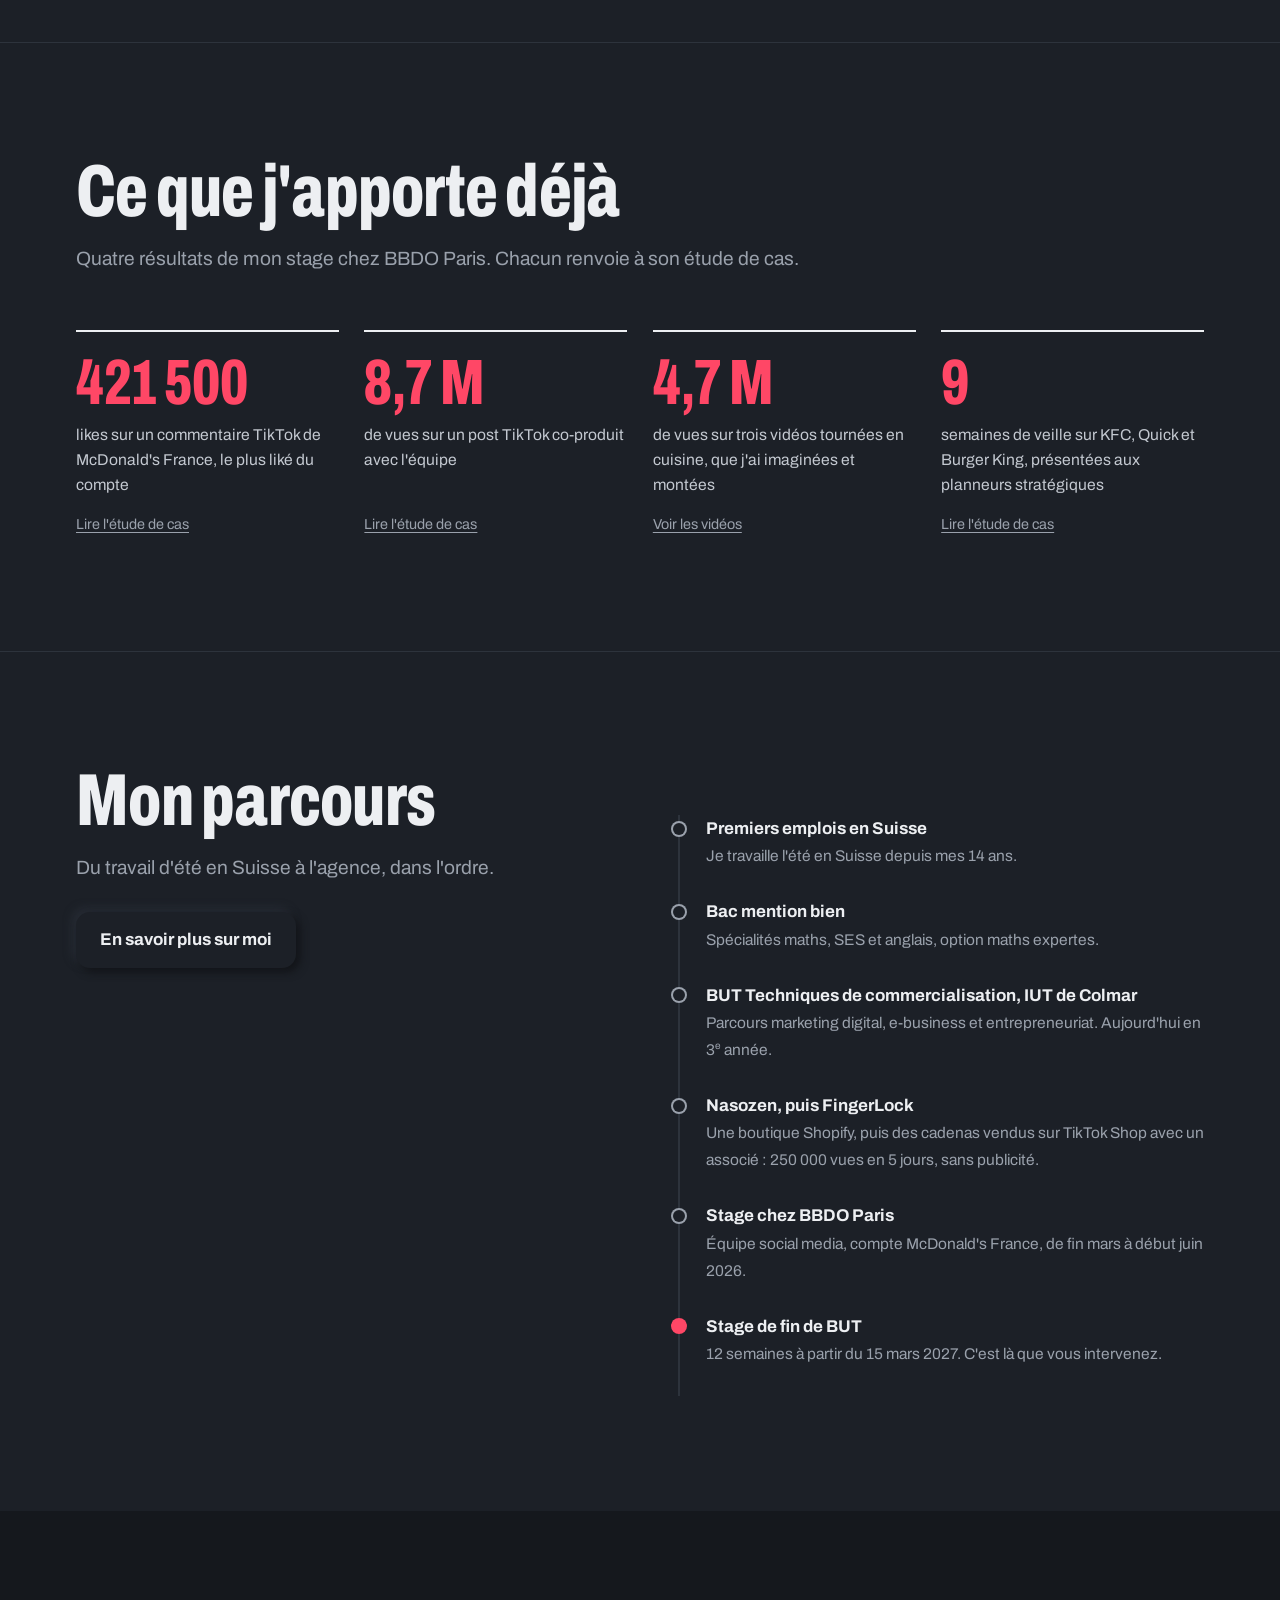
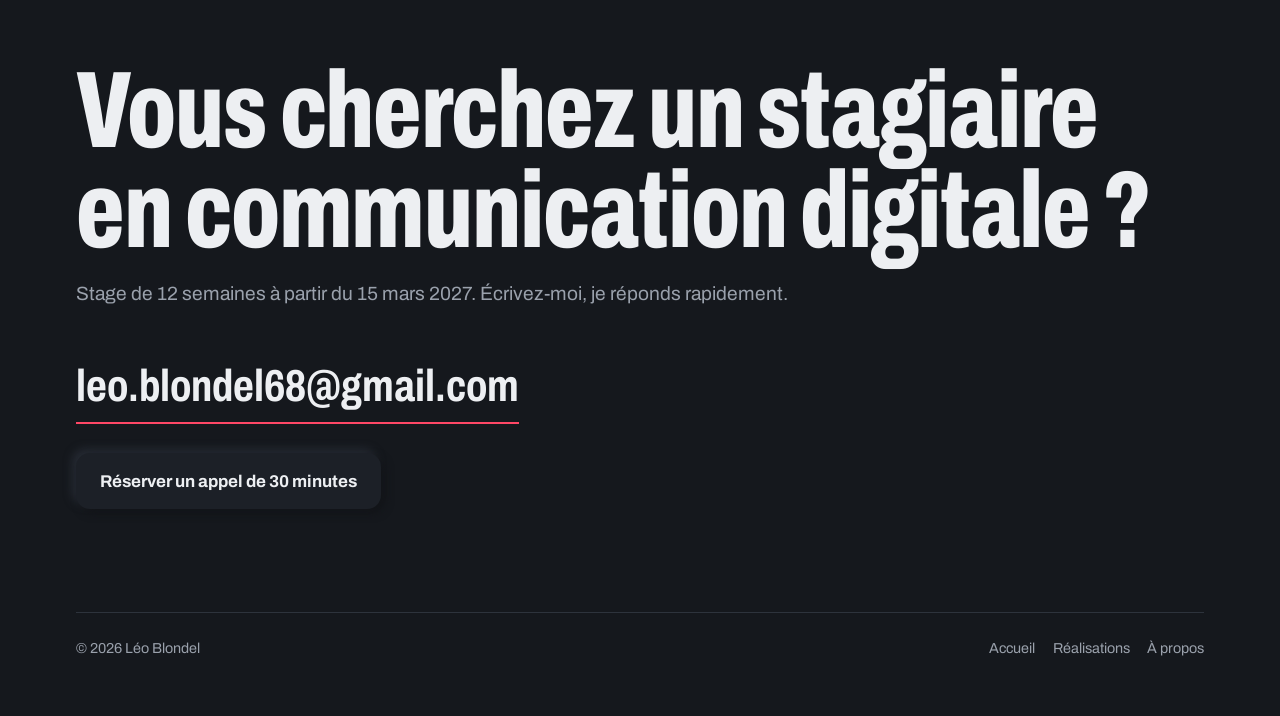
==== commit b06a6cfb: "Add files via upload" ====
--- a/index.html
+++ b/index.html
@@ -1,481 +1,96 @@
-<!DOCTYPE html><html lang="fr"><head>
+<!DOCTYPE html>
+<html lang="fr">
+<head>
 <meta charset="utf-8">
 <meta name="viewport" content="width=device-width, initial-scale=1">
-<meta property="og:title" content="Léo Blondel · Contenu et réseaux sociaux">
-<meta property="og:description" content="Contenu pour McDonald's France chez BBDO Paris, projets e-commerce sur TikTok.">
+<title>Léo Blondel · Stage en communication digitale</title>
+<meta name="description" content="Léo Blondel, étudiant en BUT Techniques de commercialisation, cherche un stage de 12 semaines en communication digitale à partir du 15 mars 2027.">
+<meta property="og:title" content="Léo Blondel · Contenu et stratégie digitale">
+<meta property="og:description" content="Étudiant en BUT TC, en recherche de stage dès le 15 mars 2027. Contenu pour McDonald's France chez BBDO Paris, projets e-commerce.">
 <meta property="og:type" content="website">
-<meta property="og:image" content="https://seetroly.github.io/leo-blondel.github.io/apercu.jpg">
+<meta property="og:image" content="https://seetroly.github.io/leo-blondel1.github.io/apercu.jpg">
 <meta name="twitter:card" content="summary_large_image">
-<meta name="twitter:image" content="https://seetroly.github.io/leo-blondel.github.io/apercu.jpg">
+<meta name="twitter:image" content="https://seetroly.github.io/leo-blondel1.github.io/apercu.jpg">
+<meta name="theme-color" content="#1C2027">
 <link rel="icon" href="data:image/svg+xml,<svg xmlns='http://www.w3.org/2000/svg' viewBox='0 0 100 100'><text y='.9em' font-size='90'>♥</text></svg>">
 <link rel="preconnect" href="https://fonts.googleapis.com">
 <link rel="preconnect" href="https://fonts.gstatic.com" crossorigin>
 <link href="https://fonts.googleapis.com/css2?family=Archivo:wdth,wght@62..125,400..800&display=swap" rel="stylesheet">
-<style>
-:root{
-  --night:#0E1014;
-  --night-2:#1A1D23;
-  --paper:#F4F3F0;
-  --white:#FFFFFF;
-  --ink:#14161B;
-  --muted:#5D626C;
-  --muted-dark:#A3A7AF;
-  --line:#DEDCD6;
-  --sand:#E6DAC4;
-  --like:#E8254A;
-  --font:"Archivo", ui-sans-serif, system-ui, -apple-system, "Segoe UI", Roboto, sans-serif;
-  --pad:clamp(20px,5vw,56px);
-  --ease:cubic-bezier(.2,.7,.1,1);
-}
-*{box-sizing:border-box}
-html{-webkit-text-size-adjust:100%;scroll-behavior:smooth}
-body{margin:0;background:var(--paper);color:var(--ink);font-family:var(--font);font-size:1.0625rem;line-height:1.6;font-stretch:100%}
-img,video{display:block;max-width:100%;height:auto}
-a{color:inherit}
-:focus-visible{outline:3px solid var(--like);outline-offset:3px}
-p{margin:0 0 1em;max-width:38em}
-.wrap{max-width:1240px;margin:0 auto;padding:0 var(--pad)}
-[id]{scroll-margin-top:84px}
-
-/* Display type: condensed Archivo */
-.display,h1,h2{font-stretch:68%;font-weight:800;letter-spacing:-.01em;line-height:.9;margin:0}
-h2{font-size:clamp(2.6rem,7vw,5.6rem)}
-h3{font-size:clamp(1.35rem,2.2vw,1.7rem);font-weight:700;line-height:1.15;letter-spacing:-.01em;margin:0 0 .7rem}
-.lede{font-size:clamp(1.1rem,1.6vw,1.3rem);color:var(--muted);line-height:1.5;margin-top:1.4rem}
-
-/* Navigation */
-.nav{position:fixed;inset:0 0 auto;z-index:50;color:var(--white);transition:background .35s var(--ease),backdrop-filter .35s}
-.nav.solid{background:rgba(14,16,20,.72);backdrop-filter:blur(14px);-webkit-backdrop-filter:blur(14px)}
-.nav .wrap{display:flex;align-items:center;justify-content:space-between;gap:8px 24px;min-height:68px;flex-wrap:wrap}
-.nav .brand{font-weight:800;font-stretch:75%;font-size:1.35rem;text-decoration:none}
-.nav ul{display:flex;gap:clamp(16px,3vw,32px);list-style:none;margin:0;padding:0}
-.nav ul a{text-decoration:none;font-weight:500;opacity:.72;transition:opacity .2s}
-.nav ul a:hover,.nav ul a[aria-current="page"]{opacity:1}
-.nav ul a[aria-current="page"]{box-shadow:0 2px 0 var(--like)}
-
-/* Buttons */
-.btn{display:inline-flex;align-items:center;gap:.5em;padding:.9em 1.5em;border-radius:999px;background:var(--white);color:var(--night);font-weight:700;text-decoration:none;transition:transform .2s var(--ease),background .2s}
-.btn:hover{transform:translateY(-2px)}
-.btn.dark{background:var(--night);color:var(--white)}
-.btn.ghost{background:transparent;color:inherit;box-shadow:inset 0 0 0 1.5px currentColor}
-
-/* HERO (home) */
-.hero{position:relative;min-height:100svh;background:var(--night);color:var(--white);overflow:hidden;display:flex;flex-direction:column;justify-content:flex-end}
-.hero-photo{position:absolute;top:0;right:0;bottom:0;width:52%;overflow:hidden;-webkit-mask-image:linear-gradient(to right,transparent,#000 38%);mask-image:linear-gradient(to right,transparent,#000 38%)}
-.hero-photo img{width:100%;height:100%;object-fit:cover;object-position:60% 35%;filter:saturate(.8) brightness(.88);transform-origin:50% 30%;will-change:transform}
-.hero-inner{position:relative;width:100%;padding-top:120px;padding-bottom:clamp(28px,4vw,48px)}
-.hero-name{font-size:clamp(4.6rem,13vw,11.5rem);line-height:.8;text-transform:uppercase;letter-spacing:-.02em;color:#fff;text-shadow:0 2px 30px rgba(0,0,0,.25);margin:0 0 .25em}
-.hero-name span{display:block}
-.hero-name span:last-child{padding-left:.55em}
-.hero-copy{max-width:30em}
-.hero-role{font-size:clamp(1.3rem,2.4vw,1.8rem);font-weight:700;margin:0 0 .6rem}
-.hero-pitch{color:var(--muted-dark);font-size:1.1rem;margin-bottom:1.6rem}
-.hero-stats{position:relative;display:grid;grid-template-columns:repeat(3,minmax(0,1fr));border-top:1px solid rgba(255,255,255,.18);margin-top:clamp(36px,6vw,64px);max-width:54%}
-.hero-stats div{padding:1.1rem 1.2rem 0 0}
-.hero-stats div+div{padding-left:1.2rem;border-left:1px solid rgba(255,255,255,.18)}
-.hero-stats strong{display:block;white-space:nowrap;font-stretch:70%;font-weight:800;font-size:clamp(1.8rem,3.4vw,2.8rem);line-height:1}
-.hero-stats strong::before{content:"♥ ";color:var(--like);font-size:.6em;vertical-align:.18em}
-.hero-stats span{color:var(--muted-dark);font-size:.9rem;line-height:1.35;display:block;margin-top:.35rem}
-
-/* Page-load sequence (the one orchestrated moment) */
-@media (prefers-reduced-motion:no-preference){
-  .hero-name span,.hero-copy,.hero-stats,.about-title{animation:rise 1s var(--ease) both}
-  .hero-name span:last-child{animation-delay:.08s}
-  .hero-copy{animation-delay:.25s}
-  .hero-stats{animation-delay:.4s}
-  .hero-photo img{animation:settle 1.6s var(--ease) both}
-}
-@keyframes rise{from{opacity:0;transform:translateY(40px)}to{opacity:1;transform:none}}
-@keyframes settle{from{opacity:0;scale:1.12}to{opacity:1;scale:1}}
-
-/* Chapters */
-.chapter{padding:clamp(80px,12vw,150px) 0 0}
-.chapter-head{display:grid;grid-template-columns:minmax(0,1.1fr) minmax(0,.9fr);gap:clamp(24px,5vw,72px);align-items:end;padding-bottom:clamp(40px,6vw,72px);border-bottom:1px solid var(--line)}
-.chapter-head .lede{margin:0}
-
-/* Case: text + media on a stage */
-.case{display:grid;grid-template-columns:minmax(0,.85fr) minmax(0,1.15fr);gap:clamp(28px,6vw,96px);align-items:center;padding:clamp(56px,8vw,110px) 0;border-bottom:1px solid var(--line)}
-.case.flip{grid-template-columns:minmax(0,1.15fr) minmax(0,.85fr)}
-.case.flip .case-text{order:2}
-.case-text p{color:#33363D}
-.quote{font-size:1.15rem;font-weight:600;color:var(--ink)!important;border-left:3px solid var(--like);padding-left:1rem}
-.stat{margin-top:1.8rem}
-.stat strong{display:block;font-stretch:68%;font-weight:800;font-size:clamp(3rem,6.5vw,5.2rem);line-height:.9;color:var(--like);letter-spacing:-.01em}
-.stat span{display:block;color:var(--muted);margin-top:.5rem;font-size:.95rem}
-.tag{display:inline-block;font-size:.85rem;color:var(--muted);margin-bottom:1rem}
-
-.stage{position:relative;border-radius:28px;background:var(--sand);padding:clamp(24px,5vw,64px);display:grid;place-items:center;overflow:hidden}
-.stage.cool{background:#DDE3E8}
-.stage.rose{background:#F0DADA}
-.stage img.shot,.stage figure img{border-radius:14px;box-shadow:0 40px 70px -30px rgba(20,18,30,.45),0 2px 6px rgba(20,18,30,.08)}
-.stage .narrow{max-width:420px;width:100%}
-.stage .pair{display:grid;grid-template-columns:1fr 1fr;gap:clamp(12px,2vw,24px);width:100%}
-.stage .pair img:last-child{transform:translateY(24px)}
-figure{margin:0}
-.caption{color:var(--muted);font-size:.9rem;margin-top:.9rem}
-
-/* Football: three tweets */
-.tweets-wrap{padding:clamp(56px,8vw,110px) 0;border-bottom:1px solid var(--line)}
-.tweets-wrap .intro{display:grid;grid-template-columns:minmax(0,1fr) minmax(0,1fr);gap:clamp(24px,5vw,72px);align-items:end;margin-bottom:clamp(32px,5vw,56px)}
-.tweets{display:grid;grid-template-columns:repeat(2,minmax(0,1fr));max-width:900px;gap:clamp(16px,2vw,28px);align-items:start}
-.tweet .stage{padding:clamp(18px,2.4vw,32px);border-radius:22px}
-.tweet p{font-size:.98rem;margin:1rem 0 0;color:#33363D}
-.tweet strong{display:block;font-stretch:68%;font-weight:800;font-size:2.4rem;line-height:1;color:var(--like);margin-top:.8rem}
-.tweet small{color:var(--muted);font-size:.88rem}
-
-/* Dark video band: the boldest block */
-.band{background:var(--night);color:var(--white);padding:clamp(80px,11vw,140px) 0;margin-top:clamp(56px,8vw,110px)}
-.band .lede,.band p{color:var(--muted-dark)}
-.band-head{display:grid;grid-template-columns:minmax(0,1fr) auto;gap:32px;align-items:end;margin-bottom:clamp(40px,6vw,72px)}
-.band .big-number{font-stretch:62%;font-weight:800;font-size:clamp(5rem,15vw,12rem);line-height:.8;color:var(--white);text-align:right}
-.big-number small{display:block;font-stretch:100%;font-weight:500;font-size:1rem;color:var(--muted-dark);margin-top:.8rem;letter-spacing:0}
-.phones{display:grid;grid-template-columns:repeat(4,minmax(0,1fr));gap:clamp(12px,2vw,24px)}
-.phone{background:#000;border-radius:26px;padding:6px;box-shadow:0 0 0 1px rgba(255,255,255,.12),0 40px 80px -30px rgba(0,0,0,.8)}
-.phone video{width:100%;aspect-ratio:9/16;object-fit:cover;border-radius:20px;background:#000}
-.phone.solo{max-width:320px;width:100%}
-.phones .phone:nth-child(even){transform:translateY(48px)}
-.band-note{margin-top:clamp(64px,8vw,96px);font-size:.95rem}
-
-/* Photo teaser band (home) */
-.teaser{padding:clamp(90px,12vw,160px) 0;overflow:hidden}
-.teaser-grid{display:grid;grid-template-columns:minmax(0,.9fr) minmax(0,1.1fr);gap:clamp(32px,6vw,96px);align-items:center}
-.collage{position:relative;height:clamp(420px,52vw,640px)}
-.collage figure{position:absolute;overflow:hidden;border-radius:18px;box-shadow:0 40px 70px -30px rgba(20,18,30,.5)}
-.collage img{width:100%;height:115%;object-fit:cover;will-change:transform}
-.collage .c1{left:0;top:6%;width:44%;height:78%}
-.collage .c2{right:0;top:22%;width:52%;height:52%}
-.collage .c3{right:6%;bottom:0;width:42%;height:46%}
-
-/* E-commerce list */
-.ecom-list{display:grid;grid-template-columns:repeat(3,minmax(0,1fr));gap:clamp(20px,3vw,40px);padding:clamp(56px,8vw,96px) 0}
-.ecom-list article{padding-top:1.2rem;border-top:2px solid var(--ink)}
-.ecom-list img{border-radius:12px;margin-top:1rem;box-shadow:0 20px 40px -24px rgba(20,18,30,.4)}
-
-/* Contact */
-.contact{background:var(--night);color:var(--white);padding:clamp(90px,13vw,170px) 0 clamp(40px,5vw,64px);margin-top:clamp(40px,6vw,80px)}
-.contact h2{font-size:clamp(3rem,9vw,7.5rem);max-width:10em}
-.contact .lede{color:var(--muted-dark)}
-.mail{display:inline-block;margin-top:1.4rem;font-stretch:75%;font-weight:700;font-size:clamp(1.5rem,4.4vw,3rem);text-decoration:none;border-bottom:2px solid var(--like);word-break:break-word;transition:color .2s}
-.mail:hover{color:var(--like)}
-.foot{margin-top:clamp(64px,9vw,120px);padding-top:24px;border-top:1px solid rgba(255,255,255,.14);display:flex;justify-content:space-between;gap:16px;flex-wrap:wrap;color:var(--muted-dark);font-size:.9rem}
-.foot a{text-decoration:none}
-
-/* ABOUT page */
-.about-hero{background:var(--paper);padding:clamp(120px,16vw,190px) 0 clamp(40px,6vw,72px);overflow:hidden}
-.about-title{font-size:clamp(5rem,18vw,16rem);line-height:.82;text-transform:uppercase;letter-spacing:-.02em;color:var(--ink);background:url("photo-desert.jpg") center 70%/cover no-repeat;-webkit-background-clip:text;background-clip:text;-webkit-text-fill-color:transparent;margin-left:-.04em}
-.about-lead{font-stretch:75%;font-weight:700;font-size:clamp(1.8rem,4vw,3.2rem);line-height:1.02;max-width:14em;margin-top:clamp(24px,4vw,48px)}
-.about-body{display:grid;grid-template-columns:minmax(0,1fr) minmax(0,1fr);gap:clamp(32px,7vw,110px);align-items:start;padding:clamp(40px,6vw,80px) 0 clamp(80px,10vw,130px)}
-.about-body p{font-size:clamp(1.08rem,1.4vw,1.22rem);line-height:1.65}
-.about-body .closing{font-stretch:75%;font-weight:700;font-size:clamp(1.5rem,2.6vw,2.1rem);line-height:1.1;margin-top:2rem;color:var(--ink)}
-.portrait{position:sticky;top:100px;border-radius:24px;overflow:hidden;aspect-ratio:4/5}
-.portrait img{width:100%;height:118%;object-fit:cover;will-change:transform}
-.facts{list-style:none;margin:2.4rem 0 0;padding:0;display:grid;grid-template-columns:1fr 1fr;gap:0}
-.facts li{padding:1rem 0;border-top:1px solid var(--line)}
-.facts b{display:block;font-stretch:70%;font-size:1.7rem;line-height:1;font-weight:800}
-.facts span{color:var(--muted);font-size:.92rem}
-.wide-photo{position:relative;height:clamp(420px,70vw,780px);overflow:hidden;background:var(--night)}
-.wide-photo img{position:absolute;inset:-10% 0 auto;width:100%;height:120%;object-fit:cover;will-change:transform}
-.wide-photo .over{position:absolute;inset:auto 0 0;padding:0 0 clamp(28px,5vw,56px);color:var(--white);background:linear-gradient(transparent,rgba(0,0,0,.55))}
-.wide-photo .over p{font-stretch:70%;font-weight:800;font-size:clamp(2.4rem,6vw,5.2rem);line-height:.92;margin:0;max-width:7em}
-.wide-photo .over small{display:block;font-size:.95rem;opacity:.85;margin-top:.8rem}
-
-/* WORKS page */
-.page-hero{background:var(--night);color:var(--white);padding:clamp(130px,16vw,200px) 0 clamp(48px,6vw,72px)}
-.page-hero h1{font-size:clamp(4rem,14vw,11rem);text-transform:uppercase;line-height:.82}
-.page-hero .lede{color:var(--muted-dark)}
-.filters{display:flex;flex-wrap:wrap;gap:10px;list-style:none;margin:2rem 0 0;padding:0}
-.filters button{font:inherit;font-weight:600;font-size:.95rem;padding:.55em 1.1em;border-radius:999px;border:0;cursor:pointer;background:rgba(255,255,255,.08);color:var(--white);transition:background .2s}
-.filters button:hover{background:rgba(255,255,255,.16)}
-.filters button[aria-pressed="true"]{background:var(--white);color:var(--night)}
-.grid{display:grid;grid-template-columns:repeat(3,minmax(0,1fr));gap:clamp(20px,2.6vw,36px);padding:clamp(48px,7vw,90px) 0}
-.card{text-decoration:none;display:block}
-.card[hidden]{display:none}
-.card .thumb{aspect-ratio:4/5;border-radius:20px;background:var(--sand);overflow:hidden;display:grid;place-items:center;padding:12%}
-.card:nth-child(3n+2) .thumb{background:#DDE3E8}
-.card:nth-child(3n) .thumb{background:#F0DADA}
-.card .thumb img{max-height:100%;width:auto;object-fit:contain;border-radius:10px;box-shadow:0 30px 50px -24px rgba(20,18,30,.45);transition:transform .5s var(--ease)}
-.card:hover .thumb img{transform:scale(1.04)}
-.card .thumb.text{font-stretch:68%;font-weight:800;font-size:2.4rem;line-height:.95;text-align:center;color:var(--ink)}
-.card .body{padding-top:1rem}
-.card h2{font-stretch:80%;font-size:1.45rem;line-height:1.1;font-weight:700}
-.card .meta{display:flex;justify-content:space-between;gap:12px;margin-top:.4rem;color:var(--muted);font-size:.92rem}
-.card .metric{color:var(--like);font-weight:700;white-space:nowrap}
-
-/* Responsive */
-@media (max-width:980px){
-  .tweets{grid-template-columns:repeat(2,minmax(0,1fr))}
-  .grid{grid-template-columns:repeat(2,minmax(0,1fr))}
-  .ecom-list{grid-template-columns:minmax(0,1fr)}
-  .ecom-list article{max-width:40em}
-}
-@media (max-width:860px){
-  .hero{justify-content:flex-end}
-  .hero-photo{width:100%;height:62%;bottom:auto;-webkit-mask-image:none;mask-image:none}
-  .hero-photo::after{content:"";position:absolute;inset:0;background:linear-gradient(rgba(14,16,20,.1) 25%,rgba(14,16,20,.88) 62%,var(--night))}
-  .hero-inner{padding-top:40vh}
-  .hero-name span:last-child{padding-left:0}
-  .hero-stats{max-width:none}
-  .chapter-head,.case,.case.flip,.tweets-wrap .intro,.teaser-grid,.about-body,.band-head{grid-template-columns:minmax(0,1fr)}
-  .case.flip .case-text{order:0}
-  .band .big-number{text-align:left}
-  .phones{grid-template-columns:none;grid-auto-flow:column;grid-auto-columns:64%;overflow-x:auto;scroll-snap-type:x mandatory;padding-bottom:12px;margin-right:calc(-1*var(--pad))}
-  .phones .phone{scroll-snap-align:start}
-  .phones .phone:nth-child(even){transform:none}
-  .portrait{position:relative;top:0}
-}
-@media (max-width:560px){
-  .hero-stats{grid-template-columns:minmax(0,1fr)}
-  .hero-stats div,.hero-stats div+div{padding:.9rem 0;border-left:0;border-bottom:1px solid rgba(255,255,255,.18)}
-  .tweets,.grid{grid-template-columns:minmax(0,1fr)}
-  .stage .pair img:last-child{transform:none}
-  .nav .brand{font-size:1.15rem}
-}
-@media (prefers-reduced-motion:reduce){
-  html{scroll-behavior:auto}
-  *{animation:none!important;transition:none!important}
-  [data-speed],[data-zoom]{transform:none!important}
-}
-.collage img,.portrait img{position:absolute;left:0;top:-8%}
-.portrait{isolation:isolate}
-.wide-photo img{object-position:75% 50%}
-.contact h2{overflow-wrap:break-word}
-
-.stage.figures{display:grid;grid-template-columns:repeat(3,minmax(0,1fr));gap:clamp(12px,2vw,28px);place-items:start}
-.stage.figures strong{display:block;font-stretch:65%;font-weight:800;font-size:clamp(3rem,6vw,5rem);line-height:.9;color:var(--ink)}
-.stage.figures span{color:var(--muted);font-size:.92rem;display:block;margin-top:.4rem}
-.hero-actions{display:flex;flex-wrap:wrap;gap:12px}
-.contact-actions{margin:2rem 0 0}
-.stage:has(.pair.tall){padding:clamp(18px,2.5vw,32px)}
-.stage .pair.tall{max-width:440px;margin:0 auto;align-items:start}
-.stage .pair.tall img{max-height:310px;width:auto;margin:0 auto}
-</style>
-<title>Léo Blondel · Contenu et réseaux sociaux</title><meta name="description" content="Portfolio de Léo Blondel : contenu et réseaux sociaux.">
-</head><body>
-<nav class="nav solid" aria-label="Menu principal"><div class="wrap"><a class="brand" href="index.html">Léo Blondel</a><ul><li><a href="index.html" aria-current="page">Accueil</a></li><li><a href="realisations.html">Réalisations</a></li><li><a href="a-propos.html">À propos</a></li></ul></div></nav>
-<header class="hero">
-  <div class="hero-photo"><img src="photo-gizeh.jpg" data-zoom width="560" height="904" alt="Léo Blondel face aux pyramides de Gizeh"></div>
-  <div class="wrap hero-inner">
-    <h1 class="hero-name"><span>Léo</span><span>Blondel</span></h1>
-    <div class="hero-copy">
-      <p class="hero-role">Contenu et réseaux sociaux</p>
-      <p class="hero-pitch">Étudiant en 3<sup>e</sup> année de BUT Techniques de commercialisation à Colmar, je cherche un stage de 12 semaines à partir du 15 mars 2027. J'ai créé du contenu pour McDonald's France chez BBDO Paris et lancé deux boutiques en ligne.</p>
-      <div class="hero-actions"><a class="btn" href="mailto:leo.blondel68@gmail.com">M'écrire</a><a class="btn ghost" href="https://calendly.com/leo-blondel68/30min" target="_blank" rel="noopener">Réserver un appel</a></div>
+<link rel="stylesheet" href="style.css">
+</head>
+<body>
+<nav class="nav" aria-label="Menu principal"><div class="wrap"><a class="brand" href="index.html">Léo Blondel</a><ul><li><a href="index.html" aria-current="page">Accueil</a></li><li><a href="realisations.html">Réalisations</a></li><li><a href="a-propos.html">À propos</a></li></ul></div></nav>
+<main>
+<header class="home-hero">
+  <div class="wrap">
+    <div>
+      <p class="badge">Disponible pour un stage dès le 15 mars 2027</p>
+      <h1><span>Léo</span><span>Blondel</span></h1>
+      <p class="intro">Étudiant en 3<sup>e</sup> année de BUT Techniques de commercialisation à l'IUT de Colmar, parcours marketing digital, e-business et entrepreneuriat. J'ai créé du contenu pour McDonald's France chez BBDO Paris et lancé deux boutiques en ligne.</p>
+      <div class="actions">
+        <a class="btn primary" href="mailto:leo.blondel68@gmail.com">M'écrire</a>
+        <a class="btn" href="realisations.html">Voir mes réalisations</a>
+      </div>
     </div>
-    <div class="hero-stats">
-      <div><strong>421 500</strong><span>likes sur un commentaire de marque</span></div>
-      <div><strong>8,7 M</strong><span>de vues sur un post co-produit</span></div>
-      <div><strong>4,7 M</strong><span>de vues sur la série de vidéos en cuisine</span></div>
-    </div>
+    <figure class="frame"><img src="photo-gizeh.jpg" width="560" height="904" alt="Léo Blondel face aux pyramides de Gizeh"></figure>
   </div>
 </header>
 
-<main>
-<section class="chapter" id="bbdo">
-  <div class="wrap">
-    <div class="chapter-head">
-      <h2>BBDO Paris ×<br>McDonald's France</h2>
-      <p class="lede">Stage dans l'équipe social media, de fin mars à début juin 2026. J'ai conçu et réalisé les contenus présentés ici. L'équipe les validait avant publication.</p>
+<section class="section" id="projet">
+  <div class="wrap split">
+    <div class="prose">
+      <h2>Pourquoi ce stage</h2>
+      <p>De fin mars à début juin 2026, j'étais dans l'équipe social media de BBDO Paris, sur le compte McDonald's France. J'y ai appris à réagir vite et à parler la langue d'une communauté. Pour mon stage de fin de BUT, je veux aller plus loin que le contenu et comprendre la stratégie qui le porte.</p>
+      <p>Je cherche une équipe qui me confie des missions entières, de la réflexion à la mise en ligne : construire une stratégie digitale, créer ou faire vivre un site, et intégrer l'IA dans la façon de travailler. Je préfère porter un sujet de bout en bout plutôt qu'en voir un morceau, et je suis prêt à toucher à tout.</p>
+      <p>Je vise d'abord la Suisse romande. Je travaille en Suisse depuis mes 14 ans et c'est là que je veux construire la suite. Paris reste une option. Dans les deux cas, je veux en profiter pour travailler davantage en anglais.</p>
     </div>
-
-    <article class="case" id="commentaire">
-      <div class="case-text">
-        <span class="tag">TikTok</span>
-        <h3>Le commentaire le plus liké de l'histoire du compte</h3>
-        <p>Chaque jour, je surveillais TikTok, X et l'actualité pour repérer ce qui touchait McDonald's, puis je proposais la réponse de la marque.</p>
-        <p class="quote">Pour réagir juste, il faut partager les références culturelles du public de la marque.</p>
-        <div class="stat"><strong>421 500</strong><span>likes sur un seul commentaire TikTok</span></div>
-      </div>
-      <figure class="stage"><img class="shot narrow" src="commentaire-tiktok.jpg" width="827" height="800" alt="Commentaire de McDonald's France sous une vidéo TikTok, 421 500 likes" loading="lazy"></figure>
-    </article>
-
-    <article class="case flip" id="bigmac">
-      <div class="case-text">
-        <span class="tag">TikTok</span>
-        <h3>Le post le plus vu</h3>
-        <p>Un Big Mac commandé sans pain, sans viande, sans sauce, sans fromage, sans cornichons et sans oignons. Il ne reste que la salade. Post co-produit avec l'équipe.</p>
-        <div class="stat"><strong>8,7 M</strong><span>vues et 80 000 likes</span></div>
-      </div>
-      <figure class="stage"><div class="pair">
-        <img class="shot" src="bigmac-1.jpg" width="900" height="921" alt="Étiquette de commande : Big Mac sans oignons, sans sauce, sans fromage, sans pain, sans viande, sans cornichons, salade" loading="lazy">
-        <img class="shot" src="bigmac-2.jpg" width="900" height="929" alt="Le contenu du Big Mac : uniquement de la salade" loading="lazy">
-      </div></figure>
-    </article>
-
-    <article class="case" id="kitkat">
-      <div class="case-text">
-        <span class="tag">X</span>
-        <h3>Rebondir avant que le sujet retombe</h3>
-        <p>Le jour du vol d'un camion de KitKat, on a publié : « il nous reste du KitKat, si jamais. »</p>
-        <div class="stat"><strong>294 000</strong><span>vues et 9 000 likes sur X, post co-réalisé avec l'équipe</span></div>
-      </div>
-      <figure class="stage cool"><img class="shot narrow" src="x-kitkat.jpg" width="900" height="905" alt="Post X de McDonald's France : il nous reste du KitKat, si jamais" loading="lazy"></figure>
-    </article>
-
-    <article class="case" id="tendance">
-      <div class="case-text">
-        <span class="tag">Instagram</span>
-        <h3>Reprendre un format avant qu'il explose</h3>
-        <p>Un format venu des États-Unis, encore à quelques milliers de likes : un communiqué officiel au ton grave, puis la chute. McDonald's France a été parmi les premières marques à le reprendre, avec un chaton en tenue d'équipier.</p>
-        <p class="quote">Regarder chaque jour ce qui se passe sur les réseaux, c'est s'imprégner de la culture média pour mieux produire soi-même.</p>
-        <div class="stat"><strong>52 000</strong><span>likes sur Instagram, sans boost</span></div>
-      </div>
-      <figure class="stage rose"><div class="pair">
-        <img class="shot" src="insta-communique.jpg" width="800" height="998" alt="Carrousel Instagram, premier visuel : communiqué à propos d'un post supprimé" loading="lazy">
-        <img class="shot" src="insta-chaton.jpg" width="800" height="995" alt="Carrousel Instagram, second visuel : chaton en casquette McDonald's" loading="lazy">
-      </div></figure>
-    </article>
-
-    <div class="tweets-wrap" id="foot">
-      <div class="intro">
-        <h2>Le foot, terrain de jeu</h2>
-        <p class="lede">McDonald's est partenaire titre de la Ligue 1 : le foot fait partie des références de sa communauté, et j'ai souvent joué avec.</p>
-      </div>
-      <div class="tweets">
-        <figure class="tweet">
-          <div class="stage"><img class="shot" src="reactif-yamal.jpg" width="1000" height="997" alt="Post X de McDonald's France en réaction aux photos de Lamine Yamal" loading="lazy"></div>
-          <p>Lamine Yamal fête son titre en jet privé, un McDo sur la table. Ma réponse : « force au livreur ».</p>
-          <strong>278 000</strong><small>vues, sans publicité payante</small>
-        </figure>
-        <figure class="tweet">
-          <div class="stage cool"><img class="shot" src="x-strasbourg.jpg" width="900" height="786" alt="Post X de McDonald's France : il a commandé une boîte de 4" loading="lazy"></div>
-          <p>Strasbourg bat Mayence 4-0 et file en demi-finale de Ligue Conférence. Le soir même, son coach est photographié au McDo. Ma réponse : « il a commandé une boîte de 4 ».</p>
-          <strong>126 000</strong><small>vues sur X</small>
-        </figure>
-      </div>
-    </div>
-
-    <article class="case flip" id="facebook">
-      <div class="case-text">
-        <span class="tag">Facebook et TikTok</span>
-        <h3>La fête des pères, version burger</h3>
-        <p>Une blague sur la calvitie, portée par un pain de burger dégarni. Publié sur Facebook, puis décliné sur TikTok, où il a fait ses meilleurs scores.</p>
-        <div class="stat"><strong>320 000</strong><span>vues et 35 000 likes sur TikTok</span></div>
-      </div>
-      <figure class="stage"><img class="shot narrow" src="facebook-fete-des-peres.jpg" width="900" height="885" alt="Post « bonne fête papa » avec un pain de burger" loading="lazy"><figcaption class="caption">Capture de la version Facebook.</figcaption></figure>
-    </article>
+    <aside class="panel" aria-labelledby="cherche">
+      <h3 id="cherche">Ce que je cherche</h3>
+      <ul class="switches">
+        <li>Construire une stratégie digitale<span class="switch" aria-hidden="true"></span></li>
+        <li>Créer ou faire évoluer un site<span class="switch" aria-hidden="true"></span></li>
+        <li>Intégrer l'IA dans les outils de l'équipe<span class="switch" aria-hidden="true"></span></li>
+        <li>Porter une mission de bout en bout<span class="switch" aria-hidden="true"></span></li>
+        <li>Travailler en anglais<span class="switch" aria-hidden="true"></span></li>
+      </ul>
+      <dl class="specs">
+        <div><dt>Durée</dt><dd>12 semaines</dd></div>
+        <div><dt>Début</dt><dd>15 mars 2027</dd></div>
+        <div><dt>Lieu</dt><dd>Suisse romande ou Paris</dd></div>
+        <div><dt>Cadre</dt><dd>Convention avec l'IUT de Colmar</dd></div>
+      </dl>
+    </aside>
   </div>
 </section>
 
-<section class="band" id="videos">
+<section class="section" id="preuves">
   <div class="wrap">
-    <div class="band-head">
-      <div>
-        <h2>Vidéos coulisses, tournées en cuisine</h2>
-        <p class="lede">L'envers du décor, du point de vue d'un équipier. J'ai imaginé la série, monté les vidéos et choisi les effets sonores. Une partie des plans a été filmée aux lunettes Meta.</p>
-      </div>
-      <p class="big-number">4,7 M<small>de vues sur trois vidéos TikTok</small></p>
-    </div>
-    <div class="phones">
-      <div class="phone"><video controls playsinline preload="none" poster="pov-journee-poster.jpg" aria-label="La journée d'un équipier McDo"><source src="pov-journee.mp4" type="video/mp4"></video></div>
-      <div class="phone"><video controls playsinline preload="none" poster="pov-preparation-poster.jpg" aria-label="Préparation en cuisine, filmée aux lunettes Meta"><source src="pov-preparation.mp4" type="video/mp4"></video></div>
-      <div class="phone"><video controls playsinline preload="none" poster="pov-frites-poster.jpg" aria-label="Poste frites, filmé aux lunettes Meta"><source src="pov-frites.mp4" type="video/mp4"></video></div>
-      <div class="phone"><video controls playsinline preload="none" poster="croque-mcdo-poster.jpg" aria-label="La vraie recette du croque McDo"><source src="croque-mcdo.mp4" type="video/mp4"></video></div>
-    </div>
-    <p class="band-note">Sur TikTok : 1,4 million de vues pour la journée d'un équipier, 1,6 million pour le poste frites et 1,7 million pour la recette du croque McDo. Sur Snapchat : 60 000 vues pour la préparation en cuisine.</p>
-  </div>
-</section>
-
-<section class="chapter" id="snapchat">
-  <div class="wrap">
-    <article class="case">
-      <div class="case-text">
-        <span class="tag">Snapchat</span>
-        <h3>Faire grandir l'axe Snapchat</h3>
-        <p>Développer le compte Snapchat de la marque faisait partie de mes missions principales. J'ai produit des contenus pensés pour ce réseau et son langage : filtres, format vertical, ton direct.</p>
-        <p>Ici, un choix impossible posé à la communauté : six nuggets tout de suite, ou des nuggets gratuits à vie à partir de demain.</p>
-      </div>
-      <figure class="stage rose"><div class="pair tall">
-        <img class="shot" src="snap-nuggets-1.jpg" width="900" height="1600" alt="Post Snapchat : tu préfères recevoir 6 nuggets maintenant ou des nuggets gratuits à vie à partir de demain" loading="lazy">
-        <img class="shot" src="snap-nuggets-2.jpg" width="900" height="1600" alt="Post Snapchat : réfléchis bien, 6 nuggets c'est pas rien" loading="lazy">
-      </div></figure>
-    </article>
-  </div>
-</section>
-
-<section class="chapter" id="analyse">
-  <div class="wrap">
-    <article class="case">
-      <div class="case-text">
-        <span class="tag">Analyse</span>
-        <h3>Neuf semaines de veille concurrentielle</h3>
-        <p>Chaque semaine, j'ai suivi les contenus de KFC, Quick et Burger King : volume de posts, fréquence, meilleur post, vues, likes, commentaires et UGC relevés à la main. Chaque fiche se termine par mon analyse, « Dans l'œil de Léo ».</p>
-        <p>J'ai aussi décrypté quatre campagnes concurrentes, dont la campagne Crousty de Burger King et la collaboration Dragon Ball Z de Quick, puis présenté ces analyses aux planneurs stratégiques de l'agence.</p>
-      </div>
-      <div class="stage cool figures">
-        <div><strong>9</strong><span>semaines de suivi</span></div>
-        <div><strong>3</strong><span>concurrents analysés</span></div>
-        <div><strong>4</strong><span>campagnes décryptées</span></div>
-      </div>
-    </article>
-
-    <article class="case flip" id="decryptage">
-      <div class="case-text">
-        <span class="tag">Vidéo interne</span>
-        <h3>Décrypter une campagne face caméra</h3>
-        <p>KitKat s'est fait voler un camion et a répondu publiquement. J'ai analysé cette réaction dans une vidéo : choix du sujet, écriture, passage devant la caméra, voix et montage.</p>
-      </div>
-      <div class="stage"><div class="phone solo"><video controls playsinline preload="none" poster="decryptage-kitkat-poster.jpg" aria-label="Décryptage face caméra d'une campagne réactive KitKat"><source src="decryptage-kitkat.mp4" type="video/mp4"></video></div></div>
-    </article>
-
-    <article class="case flip" id="brouillons">
-      <div class="case-text">
-        <span class="tag">Méthode</span>
-        <h3>La Veilleuse</h3>
-        <p>Chaque semaine, je notais mes idées de contenus dans un carnet, toujours en lien avec l'actualité. Quand l'UFC a organisé un gala à la Maison-Blanche, j'ai imaginé les crânes de Ciryl Gane et Alex Pereira en pains de burger.</p>
-        <p>Ma méthode tient en trois temps. Je regarde chaque jour ce qui se passe sur les réseaux et dans l'actualité. Je note tout dans le carnet, même les idées moyennes, parce qu'une idée moyenne en appelle souvent une bonne. Et je garde celles que la marque peut s'approprier dans la journée, tant que le sujet est encore chaud.</p>
-        <p>Rien là-dedans ne dépend de McDonald's. C'est la même méthode pour n'importe quelle marque : il faut simplement connaître ses codes, son public et ce qu'elle peut se permettre de dire.</p>
-      </div>
-      <figure class="stage rose"><img class="shot" src="idee-ufc.jpg" width="1155" height="750" alt="Maquette : Big Mac contre Big Arch, pains de burger en forme de crânes" loading="lazy"><figcaption class="caption">Brouillon, non publié.</figcaption></figure>
-    </article>
-  </div>
-</section>
-
-<section class="chapter" id="projets">
-  <div class="wrap">
-    <div class="chapter-head">
-      <h2>Projets e-commerce</h2>
-      <p class="lede">Deux projets lancés pour tester en conditions réelles ce que j'apprenais en cours : créer un compte de zéro, trouver les bons formats, générer des vues sans budget.</p>
-    </div>
-
-    <article class="case" id="fingerlock">
-      <div class="case-text">
-        <span class="tag">TikTok Shop</span>
-        <h3>FingerLock</h3>
-        <p>Avec mon associé, on a lancé des cadenas à empreinte digitale vendus uniquement sur TikTok Shop. Idées, tournage et montage : tout était fait maison. J'y ai appris et appliqué les techniques de hook.</p>
-        <div class="stat"><strong>250 000</strong><span>vues en 5 jours sur 4 vidéos, dont une à 202 700, sans publicité</span></div>
-      </div>
-      <figure class="stage"><img class="shot" src="fingerlock-tiktok.jpg" width="1600" height="458" alt="Grille des quatre vidéos TikTok FingerLock avec leurs vues" loading="lazy"></figure>
-    </article>
-
-    <div class="ecom-list" id="autres">
-      <article>
-        <h3>Nasozen</h3>
-        <p>Ma première boutique en ligne : un site Shopify pour découvrir le dropshipping, de la création du site à la stratégie e-commerce.</p>
-      </article>
-      <article>
-        <h3>Teen Gains</h3>
-        <p>Projet universitaire : un site WordPress de coaching sportif, avec des articles optimisés pour le référencement. <a href="http://teengains.com" target="_blank" rel="noopener">Voir le site</a></p>
-        <img src="teen-gains.jpg" width="1400" height="625" alt="Page d'accueil du site Teen Gains" loading="lazy">
-      </article>
-      <article>
-        <h3>Montage vidéo</h3>
-        <p>Je monte aussi des vidéos par plaisir, par exemple <a href="https://www.instagram.com/reel/DFvzaIzsPLz/" target="_blank" rel="noopener">ce montage</a> et <a href="https://www.instagram.com/reel/DB7Aug6smz2/" target="_blank" rel="noopener">celui-ci</a>, sur Instagram.</p>
-      </article>
+    <h2>Ce que j'apporte déjà</h2>
+    <p class="lede">Quatre résultats de mon stage chez BBDO Paris. Chacun renvoie à son étude de cas.</p>
+    <div class="proofs">
+      <a class="proof" href="realisations.html#commentaire"><strong>421 500</strong><span>likes sur un commentaire TikTok de McDonald's France, le plus liké du compte</span><em>Lire l'étude de cas</em></a>
+      <a class="proof" href="realisations.html#bigmac"><strong>8,7 M</strong><span>de vues sur un post TikTok co-produit avec l'équipe</span><em>Lire l'étude de cas</em></a>
+      <a class="proof" href="realisations.html#videos"><strong>4,7 M</strong><span>de vues sur trois vidéos tournées en cuisine, que j'ai imaginées et montées</span><em>Voir les vidéos</em></a>
+      <a class="proof" href="realisations.html#analyse"><strong>9</strong><span>semaines de veille sur KFC, Quick et Burger King, présentées aux planneurs stratégiques</span><em>Lire l'étude de cas</em></a>
     </div>
   </div>
 </section>
 
-<section class="teaser">
-  <div class="wrap teaser-grid">
+<section class="section" id="parcours">
+  <div class="wrap split">
     <div>
-      <h2>En dehors du travail</h2>
-      <p class="lede">Le sport, la montagne, les voyages. Et une habitude qui ne me quitte pas : faire mieux que la veille.</p>
-      <a class="btn dark" href="a-propos.html">En savoir plus sur moi</a>
+      <h2>Mon parcours</h2>
+      <p class="lede">Du travail d'été en Suisse à l'agence, dans l'ordre.</p>
+      <div class="actions"><a class="btn" href="a-propos.html">En savoir plus sur moi</a></div>
     </div>
-    <div class="collage" aria-hidden="true">
-      <figure class="c1"><img src="photo-desert.jpg" data-speed="-0.08" alt="" loading="lazy"></figure>
-      <figure class="c2"><img src="photo-mont-blanc.jpg" data-speed="0.06" alt="" loading="lazy"></figure>
-          </div>
+    <ol class="timeline">
+      <li><b>Premiers emplois en Suisse</b><span>Je travaille l'été en Suisse depuis mes 14 ans.</span></li>
+      <li><b>Bac mention bien</b><span>Spécialités maths, SES et anglais, option maths expertes.</span></li>
+      <li><b>BUT Techniques de commercialisation, IUT de Colmar</b><span>Parcours marketing digital, e-business et entrepreneuriat. Aujourd'hui en 3<sup>e</sup> année.</span></li>
+      <li><b>Nasozen, puis FingerLock</b><span>Une boutique Shopify, puis des cadenas vendus sur TikTok Shop avec un associé : 250 000 vues en 5 jours, sans publicité.</span></li>
+      <li><b>Stage chez BBDO Paris</b><span>Équipe social media, compte McDonald's France, de fin mars à début juin 2026.</span></li>
+      <li class="now"><b>Stage de fin de BUT</b><span>12 semaines à partir du 15 mars 2027. C'est là que vous intervenez.</span></li>
+    </ol>
   </div>
 </section>
 </main>
@@ -484,56 +99,10 @@
     <h2>Vous cherchez un stagiaire en communication digitale ?</h2>
     <p class="lede">Stage de 12 semaines à partir du 15 mars 2027. Écrivez-moi, je réponds rapidement.</p>
     <a class="mail" href="mailto:leo.blondel68@gmail.com">leo.blondel68@gmail.com</a>
-    <p class="contact-actions"><a class="btn ghost" href="https://calendly.com/leo-blondel68/30min" target="_blank" rel="noopener">Réserver un appel</a></p>
-    <div class="foot"><span>© 2026 Léo Blondel</span><span><a href="index.html">Accueil</a>&nbsp;&nbsp;&nbsp;<a href="realisations.html">Réalisations</a>&nbsp;&nbsp;&nbsp;<a href="a-propos.html">À propos</a></span></div>
+    <div class="actions"><a class="btn" href="https://calendly.com/leo-blondel68/30min" target="_blank" rel="noopener">Réserver un appel de 30 minutes</a></div>
+    <div class="foot"><span>© 2026 Léo Blondel</span><span><a href="index.html">Accueil</a><a href="realisations.html">Réalisations</a><a href="a-propos.html">À propos</a></span></div>
   </div>
 </section>
-<script>
-(function () {
-  var nav = document.querySelector(".nav");
-  var keepSolid = nav && nav.classList.contains("solid");
-  var still = window.matchMedia("(prefers-reduced-motion: reduce)").matches;
-  var speedEls = [].slice.call(document.querySelectorAll("[data-speed]"));
-  var zoomEls = [].slice.call(document.querySelectorAll("[data-zoom]"));
-  var clipEls = [].slice.call(document.querySelectorAll("[data-clip]"));
-  var ticking = false;
-
-  function update() {
-    var y = window.scrollY, vh = window.innerHeight;
-    if (nav && !keepSolid) nav.classList.toggle("solid", y > 40);
-    if (!still) {
-      speedEls.forEach(function (el) {
-        var r = el.parentElement.getBoundingClientRect();
-        if (r.bottom < -200 || r.top > vh + 200) return;
-        var offset = (r.top + r.height / 2 - vh / 2) * parseFloat(el.dataset.speed);
-        el.style.transform = "translate3d(0," + offset.toFixed(1) + "px,0)";
-      });
-      zoomEls.forEach(function (el) {
-        var p = Math.min(y / vh, 1);
-        el.style.transform = "translate3d(0," + (y * 0.2).toFixed(1) + "px,0) scale(" + (1 + p * 0.12).toFixed(3) + ")";
-      });
-      clipEls.forEach(function (el) {
-        el.style.backgroundPosition = "center " + (70 + Math.min(y / vh, 1) * 25).toFixed(1) + "%";
-      });
-    }
-    ticking = false;
-  }
-  window.addEventListener("scroll", function () {
-    if (!ticking) { ticking = true; requestAnimationFrame(update); }
-  }, { passive: true });
-  window.addEventListener("resize", update);
-  update();
-
-  var buttons = document.querySelectorAll(".filters button");
-  buttons.forEach(function (b) {
-    b.addEventListener("click", function () {
-      var f = b.dataset.filter;
-      buttons.forEach(function (x) { x.setAttribute("aria-pressed", x === b ? "true" : "false"); });
-      document.querySelectorAll(".card").forEach(function (c) {
-        c.hidden = !(f === "tout" || c.dataset.type === f);
-      });
-    });
-  });
-})();
-
-</script></body></html>
+<script src="script.js"></script>
+</body>
+</html>
--- a/style.css
+++ b/style.css
@@ -0,0 +1,239 @@
+/* Léo Blondel · portfolio
+   Fond ardoise, surfaces en relief doux (neumorphisme) réservé aux commandes :
+   boutons, badge, filtres, interrupteurs, cadres des visuels. */
+
+:root{
+  --base:#1C2027;          /* fond et surface neumorphe */
+  --deep:#15181D;          /* bandes plus sombres */
+  --ink:#EDEFF2;           /* texte principal */
+  --soft:#C3C8D0;          /* texte courant */
+  --muted:#9AA1AC;         /* texte secondaire */
+  --line:#2D333C;          /* filets */
+  --like:#FF4766;          /* accent : le cœur des likes */
+  --sh-dark:#121418;       /* ombre portée */
+  --sh-light:#272C35;      /* lumière */
+  --raised:7px 7px 16px var(--sh-dark),-7px -7px 16px var(--sh-light);
+  --raised-sm:4px 4px 9px var(--sh-dark),-4px -4px 9px var(--sh-light);
+  --inset:inset 5px 5px 11px var(--sh-dark),inset -5px -5px 11px var(--sh-light);
+  --font:"Archivo",ui-sans-serif,system-ui,-apple-system,"Segoe UI",Roboto,sans-serif;
+  --pad:clamp(16px,5vw,56px);
+  --ease:cubic-bezier(.2,.7,.1,1);
+}
+*{box-sizing:border-box}
+html{-webkit-text-size-adjust:100%;scroll-behavior:smooth}
+body{margin:0;background:var(--base);color:var(--soft);font-family:var(--font);font-size:1.0625rem;line-height:1.6;font-stretch:100%}
+img,video{display:block;max-width:100%;height:auto}
+a{color:inherit}
+:focus-visible{outline:3px solid var(--like);outline-offset:3px}
+p{margin:0 0 1em;max-width:38em}
+.wrap{max-width:1240px;margin:0 auto;padding:0 var(--pad)}
+[id]{scroll-margin-top:84px}
+sup{font-size:.65em;line-height:0}
+
+h1,h2,.display{font-stretch:68%;font-weight:800;letter-spacing:-.01em;line-height:.92;margin:0;color:var(--ink)}
+h2{font-size:clamp(2.4rem,6vw,4.6rem)}
+h3{font-size:clamp(1.3rem,2.2vw,1.65rem);font-weight:700;line-height:1.15;letter-spacing:-.01em;margin:0 0 .7rem;color:var(--ink)}
+.lede{font-size:clamp(1.08rem,1.5vw,1.25rem);color:var(--muted);line-height:1.5;margin-top:1.2rem}
+
+/* Navigation */
+.nav{position:sticky;top:0;z-index:50;background:rgba(28,32,39,.86);backdrop-filter:blur(14px);-webkit-backdrop-filter:blur(14px);border-bottom:1px solid var(--line)}
+.nav .wrap{display:flex;align-items:center;justify-content:space-between;gap:8px 24px;min-height:64px;flex-wrap:wrap}
+.nav .brand{font-weight:800;font-stretch:75%;font-size:1.3rem;text-decoration:none;color:var(--ink)}
+.nav ul{display:flex;gap:clamp(14px,3vw,30px);list-style:none;margin:0;padding:0}
+.nav ul a{text-decoration:none;font-weight:500;color:var(--muted);transition:color .2s}
+.nav ul a:hover,.nav ul a[aria-current="page"]{color:var(--ink)}
+.nav ul a[aria-current="page"]{box-shadow:0 2px 0 var(--like)}
+
+/* Commandes en relief */
+.btn{display:inline-flex;align-items:center;gap:.5em;padding:.85em 1.4em;border-radius:14px;border:0;background:var(--base);color:var(--ink);font:inherit;font-weight:700;text-decoration:none;box-shadow:var(--raised-sm);transition:box-shadow .15s var(--ease),color .15s}
+.btn:hover{color:#fff}
+.btn:active{box-shadow:var(--inset)}
+.btn.primary{background:var(--like);color:#fff;box-shadow:4px 4px 10px var(--sh-dark),-4px -4px 10px var(--sh-light)}
+.btn.primary:active{box-shadow:inset 3px 3px 8px rgba(0,0,0,.35)}
+.actions{display:flex;flex-wrap:wrap;gap:14px;margin-top:1.8rem}
+
+.badge{display:inline-flex;align-items:center;gap:.6em;padding:.55em 1em;border-radius:999px;box-shadow:var(--inset);font-size:.92rem;font-weight:600;color:var(--ink)}
+.badge::before{content:"";width:9px;height:9px;border-radius:50%;background:var(--like);box-shadow:0 0 0 4px rgba(255,71,102,.18)}
+
+/* ACCUEIL */
+.home-hero{padding:clamp(48px,8vw,110px) 0 clamp(56px,8vw,110px)}
+.home-hero .wrap{display:grid;grid-template-columns:minmax(0,1.25fr) minmax(0,.75fr);gap:clamp(32px,6vw,90px);align-items:center}
+.home-hero h1{font-size:clamp(4rem,9vw,8.2rem);line-height:.8;text-transform:uppercase;letter-spacing:-.02em;margin:1.6rem 0 1.4rem}
+.home-hero h1 span{display:block}
+.home-hero .intro{font-size:clamp(1.15rem,1.8vw,1.4rem);color:var(--soft);max-width:30em;line-height:1.45}
+.frame{padding:14px;border-radius:30px;box-shadow:var(--raised)}
+.frame img{border-radius:20px;width:100%;aspect-ratio:4/5;object-fit:cover;object-position:50% 25%;filter:saturate(.85)}
+@media (prefers-reduced-motion:no-preference){
+  .home-hero h1 span,.home-hero .intro,.home-hero .actions{animation:rise .9s var(--ease) both}
+  .home-hero h1 span+span{animation-delay:.07s}
+  .home-hero .intro{animation-delay:.2s}
+  .home-hero .actions{animation-delay:.3s}
+}
+@keyframes rise{from{opacity:0;transform:translateY(32px)}to{opacity:1;transform:none}}
+
+.section{padding:clamp(64px,9vw,120px) 0;border-top:1px solid var(--line)}
+.split{display:grid;grid-template-columns:minmax(0,1fr) minmax(0,1fr);gap:clamp(32px,6vw,90px);align-items:start}
+.prose p{font-size:clamp(1.05rem,1.35vw,1.17rem);line-height:1.7}
+.prose h2{margin-bottom:2rem}
+
+/* Le panneau d'interrupteurs : ce que je cherche */
+.panel{border-radius:28px;padding:clamp(22px,3vw,36px);box-shadow:var(--raised)}
+.panel h3{margin-bottom:1.4rem}
+.switches{list-style:none;margin:0;padding:0}
+.switches li{display:flex;align-items:center;justify-content:space-between;gap:16px;padding:.95rem 0;border-top:1px solid var(--line);color:var(--ink);font-weight:500}
+.switches li:first-child{border-top:0}
+.switch{flex:none;position:relative;width:54px;height:30px;border-radius:999px;box-shadow:var(--inset)}
+.switch::after{content:"";position:absolute;top:5px;left:29px;width:20px;height:20px;border-radius:50%;background:var(--like);box-shadow:2px 2px 5px rgba(0,0,0,.4)}
+.specs{display:grid;grid-template-columns:1fr 1fr;gap:14px;margin:1.6rem 0 0;padding:0}
+.specs div{border-radius:16px;padding:.9rem 1rem;box-shadow:var(--inset)}
+.specs dt{font-size:.85rem;color:var(--muted)}
+.specs dd{margin:.15rem 0 0;color:var(--ink);font-weight:700;font-stretch:85%;font-size:1.1rem;line-height:1.2}
+
+/* Preuves */
+.proofs{display:grid;grid-template-columns:repeat(4,minmax(0,1fr));gap:clamp(16px,2vw,26px);margin-top:clamp(32px,5vw,56px)}
+.proof{display:flex;flex-direction:column;text-decoration:none;padding:1.4rem 0 0;border-top:2px solid var(--ink)}
+.proof strong{font-stretch:65%;font-weight:800;font-size:clamp(2.8rem,5vw,4.2rem);line-height:.9;color:var(--like)}
+.proof span{display:block;margin-top:.6rem;color:var(--soft);font-size:.98rem}
+.proof em{font-style:normal;margin-top:auto;padding-top:1rem;color:var(--muted);font-size:.9rem;text-decoration:underline;text-underline-offset:3px}
+.proof:hover em{color:var(--ink)}
+
+/* Parcours : une vraie séquence */
+.timeline{list-style:none;margin:clamp(28px,4vw,48px) 0 0;padding:0;border-left:2px solid var(--line)}
+.timeline li{position:relative;padding:0 0 1.8rem 1.6rem;max-width:40em}
+.timeline li::before{content:"";position:absolute;left:-7px;top:.45em;width:12px;height:12px;border-radius:50%;background:var(--base);box-shadow:0 0 0 2px var(--muted)}
+.timeline li.now::before{background:var(--like);box-shadow:0 0 0 2px var(--like)}
+.timeline b{display:block;color:var(--ink);font-weight:700}
+.timeline span{color:var(--muted);font-size:.97rem}
+
+/* RÉALISATIONS : en-tête, filtres, grille */
+.page-hero{padding:clamp(56px,9vw,120px) 0 clamp(36px,5vw,56px)}
+.page-hero h1{font-size:clamp(2.6rem,12vw,9.5rem);text-transform:uppercase;line-height:.82}
+.filters{display:flex;flex-wrap:wrap;gap:12px;list-style:none;margin:2rem 0 0;padding:0}
+.filters button{font:inherit;font-weight:600;font-size:.95rem;padding:.6em 1.15em;border-radius:12px;border:0;cursor:pointer;background:var(--base);color:var(--muted);box-shadow:var(--raised-sm);transition:box-shadow .15s,color .15s}
+.filters button:hover{color:var(--ink)}
+.filters button[aria-pressed="true"]{box-shadow:var(--inset);color:var(--like)}
+.grid{display:grid;grid-template-columns:repeat(3,minmax(0,1fr));gap:clamp(22px,2.8vw,40px);padding:clamp(20px,3vw,40px) 0 clamp(56px,8vw,96px)}
+.card{text-decoration:none;display:block}
+.card[hidden]{display:none}
+.card .thumb{aspect-ratio:4/5;border-radius:22px;box-shadow:var(--inset);overflow:hidden;display:grid;place-items:center;padding:12%}
+.card .thumb img{max-height:100%;width:auto;object-fit:contain;border-radius:10px;box-shadow:0 24px 40px -20px rgba(0,0,0,.7)}
+.card .thumb.vid{padding:7% 20%}
+.card .thumb.vid img,.card .thumb.vid video{height:100%;width:auto;max-width:100%;aspect-ratio:9/16;object-fit:cover;border-radius:14px;background:#000}
+.card .thumb.duo{display:flex;gap:8px;align-items:center;justify-content:center;padding:10%}
+.card .thumb.duo img{max-height:100%;width:auto;flex:0 1 auto;min-width:0}
+.card .thumb.text{font-stretch:68%;font-weight:800;font-size:2.4rem;line-height:.95;text-align:center;color:var(--ink)}
+.card .body{padding-top:1rem}
+.card h2{font-stretch:80%;font-size:1.4rem;line-height:1.1;font-weight:700}
+.card .meta{display:flex;justify-content:space-between;align-items:baseline;gap:12px;margin-top:.45rem;color:var(--muted);font-size:.92rem}
+.card .plat{color:var(--ink);font-weight:600;margin-right:.4em}
+.card .metric{color:var(--like);font-weight:700;white-space:nowrap}
+.card:hover h2{text-decoration:underline;text-underline-offset:4px}
+
+/* Études de cas */
+.cases-intro{padding:clamp(48px,7vw,90px) 0 0;border-top:1px solid var(--line)}
+.chapter{padding:clamp(64px,9vw,120px) 0 0}
+.chapter-head{display:grid;grid-template-columns:minmax(0,1.1fr) minmax(0,.9fr);gap:clamp(24px,5vw,72px);align-items:end;padding-bottom:clamp(36px,5vw,64px);border-bottom:1px solid var(--line)}
+.chapter-head .lede{margin:0}
+.case{display:grid;grid-template-columns:minmax(0,.85fr) minmax(0,1.15fr);gap:clamp(28px,6vw,96px);align-items:center;padding:clamp(52px,7vw,100px) 0;border-bottom:1px solid var(--line)}
+.case.flip{grid-template-columns:minmax(0,1.15fr) minmax(0,.85fr)}
+.case.flip .case-text{order:2}
+.quote{font-size:1.12rem;font-weight:600;color:var(--ink)!important;border-left:3px solid var(--like);padding-left:1rem}
+.stat{margin-top:1.8rem}
+.stat strong{display:block;font-stretch:68%;font-weight:800;font-size:clamp(3rem,6.5vw,5rem);line-height:.9;color:var(--like);letter-spacing:-.01em}
+.stat span{display:block;color:var(--muted);margin-top:.5rem;font-size:.95rem}
+.tag{display:inline-block;font-size:.85rem;font-weight:600;color:var(--ink);padding:.3em .8em;border-radius:999px;box-shadow:var(--inset);margin-bottom:1rem}
+
+.stage{position:relative;border-radius:28px;box-shadow:var(--inset);padding:clamp(22px,4.5vw,60px);display:grid;place-items:center;overflow:hidden}
+.stage img.shot,.stage figure img{border-radius:14px;box-shadow:0 30px 60px -28px rgba(0,0,0,.75)}
+.stage .narrow{max-width:420px;width:100%}
+.stage .pair{display:grid;grid-template-columns:1fr 1fr;gap:clamp(12px,2vw,24px);width:100%}
+.stage .pair img:last-child{transform:translateY(24px)}
+.stage:has(.pair.tall){padding:clamp(18px,2.5vw,32px)}
+.stage .pair.tall{max-width:440px;margin:0 auto;align-items:start}
+.stage .pair.tall img{max-height:310px;width:auto;margin:0 auto}
+.stage.figures{grid-template-columns:repeat(3,minmax(0,1fr));gap:clamp(12px,2vw,28px);place-items:start}
+.stage.figures strong{display:block;font-stretch:65%;font-weight:800;font-size:clamp(3rem,6vw,5rem);line-height:.9;color:var(--ink)}
+.stage.figures span{color:var(--muted);font-size:.92rem;display:block;margin-top:.4rem}
+figure{margin:0}
+.caption{color:var(--muted);font-size:.9rem;margin-top:.9rem}
+
+.tweets-wrap{padding:clamp(52px,7vw,100px) 0;border-bottom:1px solid var(--line)}
+.tweets-wrap .intro{display:grid;grid-template-columns:minmax(0,1fr) minmax(0,1fr);gap:clamp(24px,5vw,72px);align-items:end;margin-bottom:clamp(32px,5vw,56px)}
+.tweets{display:grid;grid-template-columns:repeat(3,minmax(0,1fr));gap:clamp(16px,2vw,28px);align-items:start}
+.tweet .stage{padding:clamp(18px,2.4vw,32px);border-radius:22px}
+.tweet p{font-size:.98rem;margin:1rem 0 0}
+.tweet strong{display:block;font-stretch:68%;font-weight:800;font-size:2.4rem;line-height:1;color:var(--like);margin-top:.8rem}
+.tweet small{color:var(--muted);font-size:.88rem}
+
+.band{background:var(--deep);padding:clamp(72px,10vw,130px) 0;margin-top:clamp(52px,7vw,100px)}
+.band-head{display:grid;grid-template-columns:minmax(0,1fr) auto;gap:32px;align-items:end;margin-bottom:clamp(40px,6vw,72px)}
+.band .big-number{font-stretch:62%;font-weight:800;font-size:clamp(4.5rem,14vw,11rem);line-height:.8;color:var(--ink);text-align:right;margin:0}
+.big-number small{display:block;font-stretch:100%;font-weight:500;font-size:1rem;color:var(--muted);margin-top:.8rem;letter-spacing:0}
+.phones{display:grid;grid-template-columns:repeat(4,minmax(0,1fr));gap:clamp(12px,2vw,24px)}
+.phone{background:#000;border-radius:26px;padding:6px;box-shadow:0 0 0 1px rgba(255,255,255,.1),0 40px 80px -30px rgba(0,0,0,.8)}
+.phone video{width:100%;aspect-ratio:9/16;object-fit:cover;border-radius:20px;background:#000}
+.phone.solo{max-width:320px;width:100%}
+.phones .phone:nth-child(even){transform:translateY(48px)}
+.band-note{margin-top:clamp(64px,8vw,96px);font-size:.95rem;color:var(--muted)}
+
+.ecom-list{display:grid;grid-template-columns:repeat(3,minmax(0,1fr));gap:clamp(20px,3vw,40px);padding:clamp(52px,7vw,90px) 0}
+.ecom-list article{padding-top:1.2rem;border-top:2px solid var(--ink)}
+.ecom-list img{border-radius:12px;margin-top:1rem}
+
+/* À PROPOS */
+.about-hero{padding:clamp(70px,11vw,150px) 0 clamp(36px,5vw,64px);overflow:hidden}
+.about-title{font-size:clamp(4.6rem,18vw,15rem);line-height:.82;text-transform:uppercase;letter-spacing:-.02em;color:var(--ink);background:url("photo-desert.jpg") center 70%/cover no-repeat;-webkit-background-clip:text;background-clip:text;-webkit-text-fill-color:transparent;margin-left:-.04em}
+.about-lead{font-stretch:75%;font-weight:700;font-size:clamp(1.8rem,4vw,3.1rem);line-height:1.02;max-width:14em;margin-top:clamp(24px,4vw,48px);color:var(--ink)}
+.about-body{display:grid;grid-template-columns:minmax(0,1fr) minmax(0,1fr);gap:clamp(32px,7vw,110px);align-items:start;padding:clamp(36px,5vw,72px) 0 clamp(72px,9vw,120px)}
+.about-body p{font-size:clamp(1.06rem,1.4vw,1.2rem);line-height:1.68}
+.about-body .closing{font-stretch:75%;font-weight:700;font-size:clamp(1.5rem,2.6vw,2.05rem);line-height:1.1;margin-top:2rem;color:var(--ink)}
+.portrait{position:sticky;top:100px;border-radius:26px;padding:12px;box-shadow:var(--raised)}
+.portrait img{width:100%;aspect-ratio:4/5;object-fit:cover;border-radius:18px}
+.wide-photo{position:relative;display:block;height:clamp(420px,70vw,760px);overflow:hidden;background:var(--deep);text-decoration:none;color:#fff}
+.wide-photo img{position:absolute;inset:-10% 0 auto;width:100%;height:120%;object-fit:cover;object-position:75% 50%;will-change:transform}
+.wide-photo .over{position:absolute;inset:auto 0 0;padding:0 0 clamp(28px,5vw,56px);background:linear-gradient(transparent,rgba(0,0,0,.6))}
+.wide-photo .over p{font-stretch:70%;font-weight:800;font-size:clamp(2.4rem,6vw,5rem);line-height:.92;margin:0;max-width:7em;color:#fff}
+.wide-photo .over small{display:block;font-size:.95rem;opacity:.85;margin-top:.8rem}
+.wide-photo:hover .over small{opacity:1;text-decoration:underline}
+.story{padding:clamp(64px,9vw,110px) 0}
+.story .inner{max-width:34em}
+.story p{font-size:clamp(1.06rem,1.4vw,1.2rem);line-height:1.68}
+.back{display:inline-block;margin-top:2.5rem;font-weight:600;text-decoration:none;border-bottom:2px solid var(--like);padding-bottom:2px;color:var(--ink)}
+
+/* Contact */
+.contact{background:var(--deep);padding:clamp(80px,12vw,150px) 0 clamp(36px,5vw,56px)}
+.contact h2{font-size:clamp(2.8rem,8.5vw,7rem);max-width:10em;overflow-wrap:break-word}
+.mail{display:inline-block;margin-top:1.4rem;font-stretch:75%;font-weight:700;font-size:clamp(1.4rem,4.2vw,2.8rem);text-decoration:none;color:var(--ink);border-bottom:2px solid var(--like);word-break:break-word;transition:color .2s}
+.mail:hover{color:var(--like)}
+.foot{margin-top:clamp(60px,8vw,110px);padding-top:24px;border-top:1px solid var(--line);display:flex;justify-content:space-between;gap:16px;flex-wrap:wrap;color:var(--muted);font-size:.9rem}
+.foot a{text-decoration:none}
+.foot a+a{margin-left:1.2em}
+
+/* Responsive */
+@media (max-width:980px){
+  .proofs{grid-template-columns:repeat(2,minmax(0,1fr));row-gap:40px}
+  .grid,.tweets{grid-template-columns:repeat(2,minmax(0,1fr))}
+  .ecom-list{grid-template-columns:minmax(0,1fr)}
+}
+@media (max-width:860px){
+  .home-hero .wrap,.split,.chapter-head,.case,.case.flip,.tweets-wrap .intro,.about-body,.band-head{grid-template-columns:minmax(0,1fr)}
+  .home-hero .frame{max-width:420px}
+  .case.flip .case-text{order:0}
+  .band .big-number{text-align:left}
+  .phones{grid-template-columns:none;grid-auto-flow:column;grid-auto-columns:64%;overflow-x:auto;scroll-snap-type:x mandatory;padding-bottom:12px;margin-right:calc(-1*var(--pad))}
+  .phones .phone{scroll-snap-align:start}
+  .phones .phone:nth-child(even){transform:none}
+  .portrait{position:relative;top:0}
+}
+@media (max-width:560px){
+  .grid,.tweets,.proofs{grid-template-columns:minmax(0,1fr)}
+  .specs{grid-template-columns:minmax(0,1fr)}
+  .stage .pair img:last-child{transform:none}
+  .stage.figures{grid-template-columns:minmax(0,1fr)}
+  .nav .brand{font-size:1.1rem}
+}
+@media (prefers-reduced-motion:reduce){
+  html{scroll-behavior:auto}
+  *{animation:none!important;transition:none!important}
+  [data-speed],[data-clip]{transform:none!important}
+}
